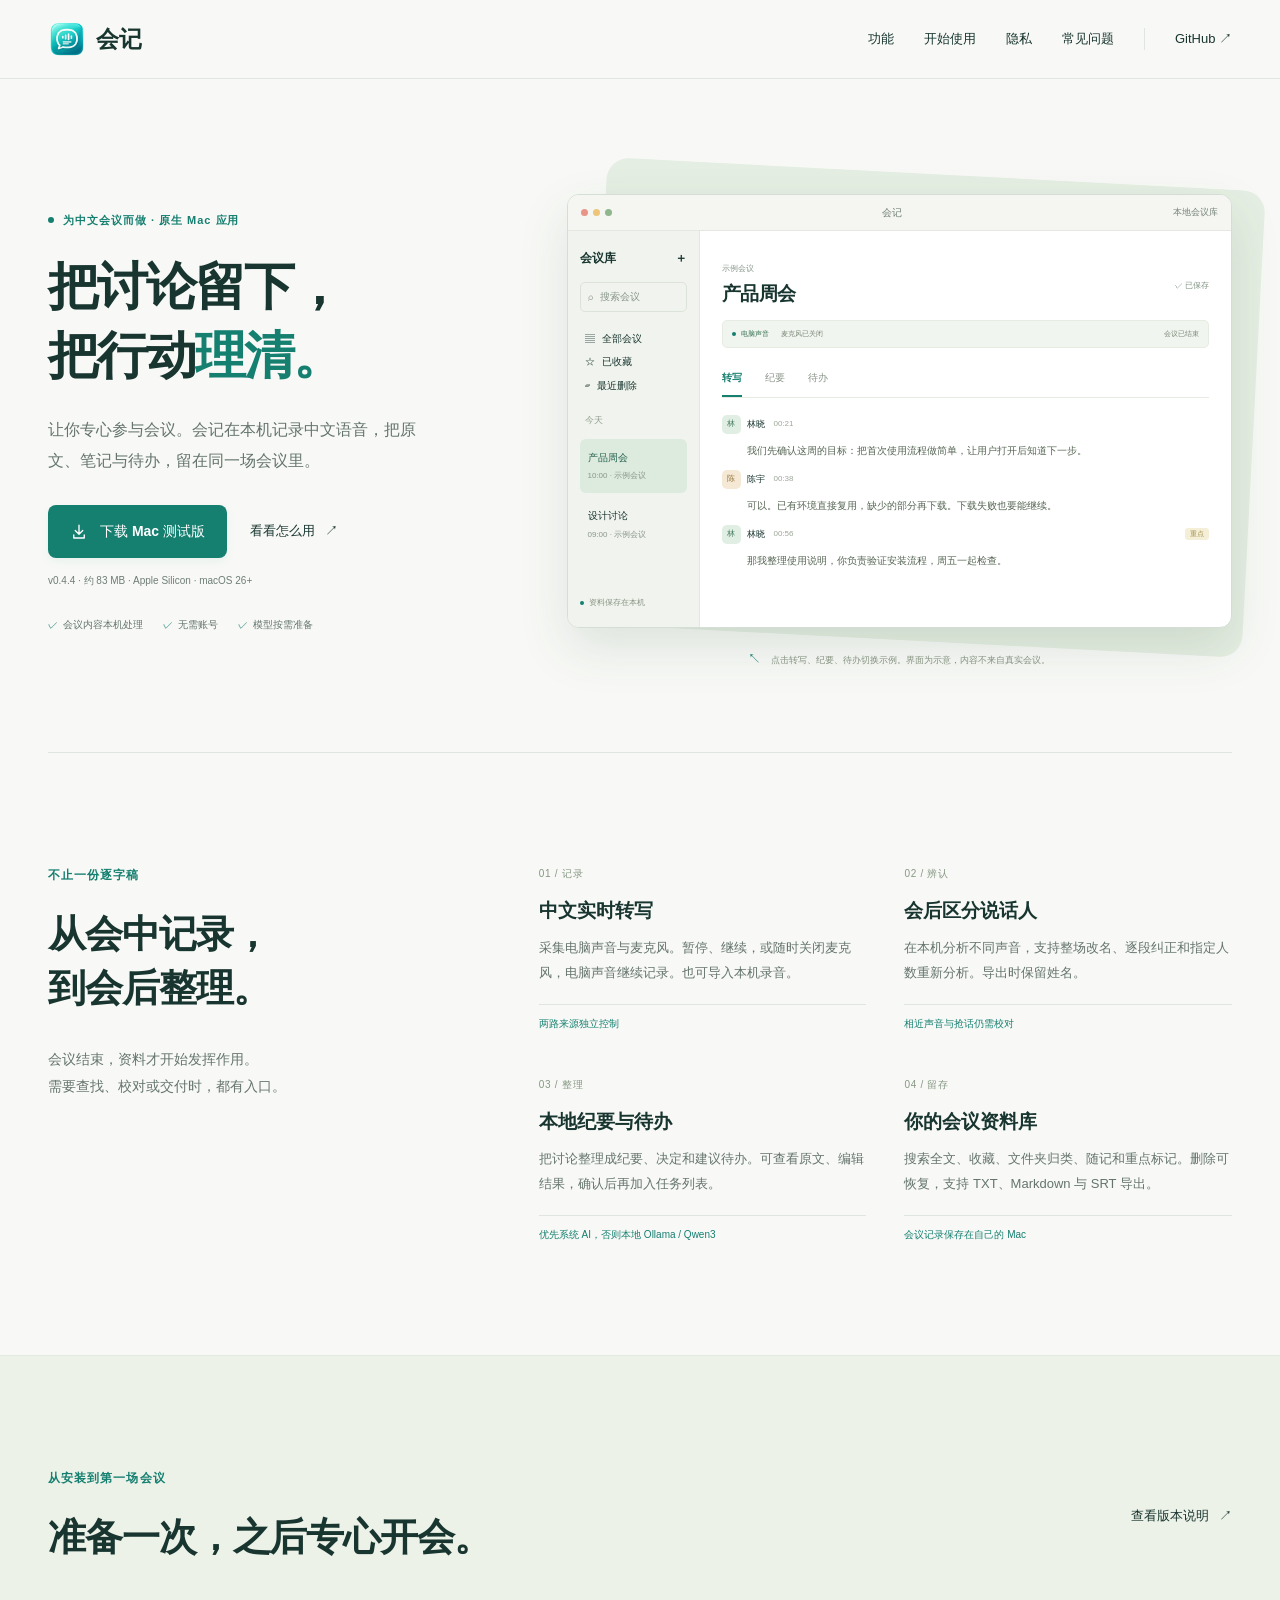
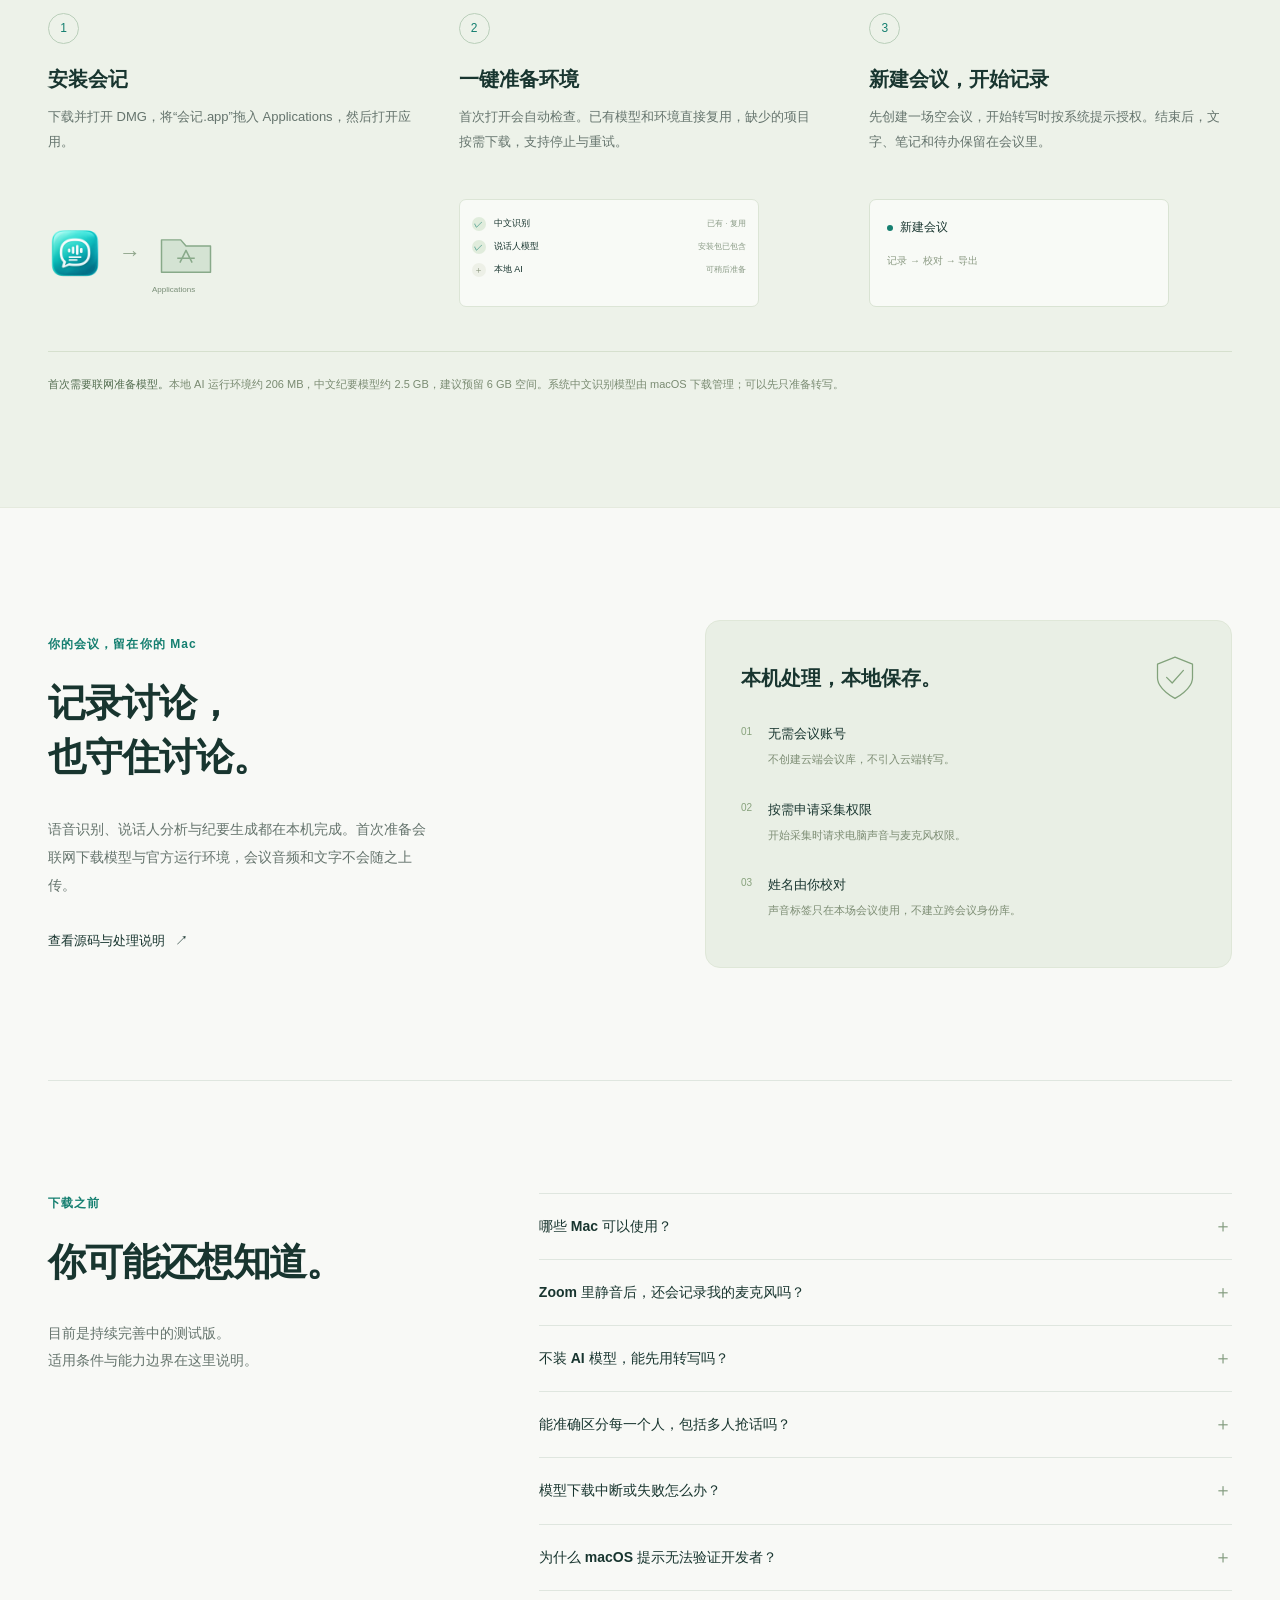
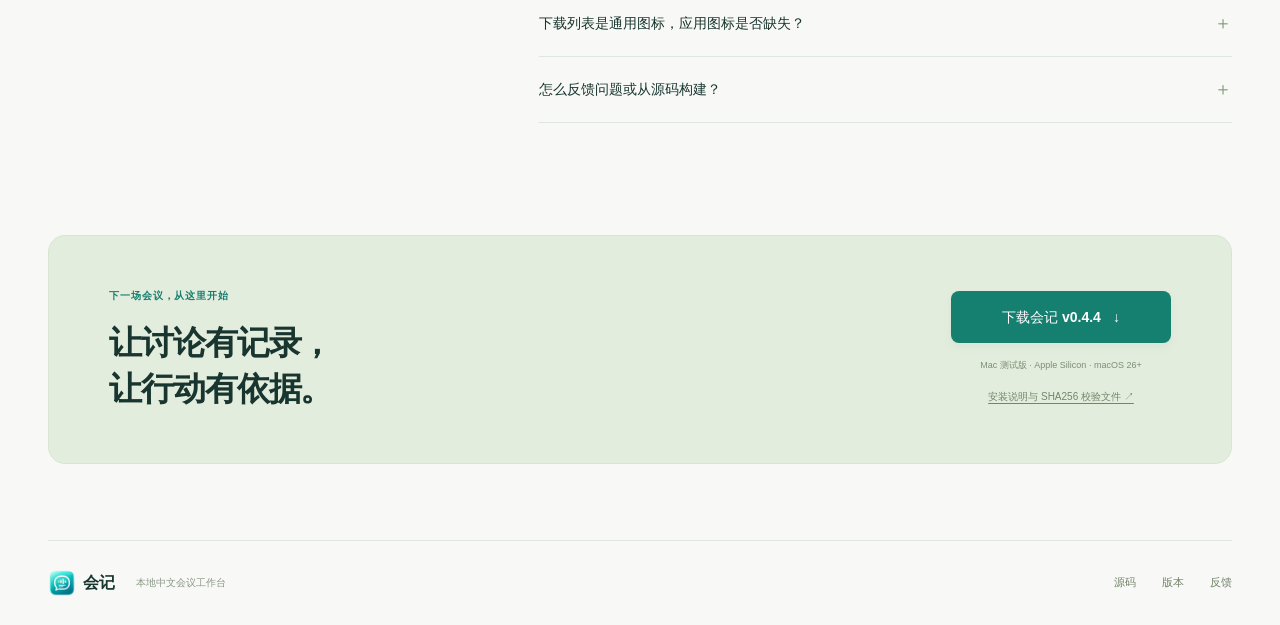
==== docs/index.html @ ed3f6c5a "Add Chinese product website for GitHub Pages" ====
<!doctype html>
<html lang="zh-CN">
<head>
  <meta charset="utf-8">
  <meta name="viewport" content="width=device-width, initial-scale=1">
  <meta name="theme-color" content="#f8f9f6">
  <meta name="description" content="会记是原生 Mac 中文会议工作台。实时转写、会后说话人分离、本地 AI 纪要与会议管理，会议音频和文字只在本机处理。">
  <meta property="og:title" content="会记 · 把讨论留下，把行动理清">
  <meta property="og:description" content="为中文会议而做的本地 Mac 工作台。记录、校对、整理与导出，在你的 Mac 上完成。">
  <meta property="og:type" content="website">
  <meta property="og:url" content="https://aronlele.github.io/huiji/">
  <meta property="og:image" content="https://aronlele.github.io/huiji/icon.png">
  <title>会记 · 本地中文会议工作台</title>
  <link rel="icon" type="image/png" href="icon.png">
  <link rel="stylesheet" href="style.css">
  <script src="site.js" defer></script>
</head>
<body>
  <a class="skip-link" href="#main">跳到正文</a>
  <header class="site-header">
    <div class="container header-inner">
      <a class="brand" href="#" aria-label="会记首页"><img src="icon.png" alt="" width="38" height="38"><span>会记</span></a>
      <button class="menu-toggle" aria-expanded="false" aria-controls="navigation">菜单 <span aria-hidden="true">☰</span></button>
      <nav id="navigation" aria-label="主导航">
        <a href="#features">功能</a><a href="#start">开始使用</a><a href="#privacy">隐私</a><a href="#faq">常见问题</a>
        <a class="nav-github" href="https://github.com/Aronlele/huiji">GitHub <span aria-hidden="true">↗</span></a>
      </nav>
    </div>
  </header>
  <main id="main">
    <section class="hero container" aria-labelledby="hero-title">
      <div class="hero-copy">
        <div class="eyebrow"><span class="status-dot"></span>为中文会议而做 · 原生 Mac 应用</div>
        <h1 id="hero-title">把讨论留下，<br>把行动<span>理清。</span></h1>
        <p class="hero-lead">让你专心参与会议。会记在本机记录中文语音，把原文、笔记与待办，留在同一场会议里。</p>
        <div class="hero-actions">
          <a class="button primary" href="https://github.com/Aronlele/huiji/releases/download/v0.4.4/Huiji-0.4.4-macOS-arm64.dmg"><svg viewBox="0 0 24 24" aria-hidden="true"><path d="M12 3v12m-5-5 5 5 5-5M5 16v4h14v-4"/></svg>下载 Mac 测试版</a>
          <a class="text-link" href="#preview">看看怎么用 <span aria-hidden="true">↗</span></a>
        </div>
        <p class="download-meta">v0.4.4 · 约 83 MB · Apple Silicon · macOS 26+</p>
        <ul class="hero-facts" aria-label="产品特点"><li>会议内容本机处理</li><li>无需账号</li><li>模型按需准备</li></ul>
      </div>
      <div class="preview-wrap" id="preview">
        <div class="app-window" aria-label="会记界面示意">
          <div class="window-chrome"><div class="traffic-lights" aria-hidden="true"><i></i><i></i><i></i></div><span>会记</span><span class="chrome-label">本地会议库</span></div>
          <div class="app-body">
            <aside class="app-sidebar" aria-label="示例会议列表">
              <div class="sidebar-title">会议库 <span aria-hidden="true">＋</span></div>
              <div class="sidebar-search">⌕&ensp; 搜索会议</div>
              <div class="sidebar-section"><span>▤&ensp; 全部会议</span><span>☆&ensp; 已收藏</span><span>▱&ensp; 最近删除</span></div>
              <div class="sidebar-caption">今天</div>
              <div class="sample-meeting selected"><b>产品周会</b><span>10:00 · 示例会议</span></div>
              <div class="sample-meeting"><b>设计讨论</b><span>09:00 · 示例会议</span></div>
              <div class="sidebar-bottom"><span class="status-dot"></span>资料保存在本机</div>
            </aside>
            <div class="app-workspace">
              <div class="meeting-heading"><div><span class="small-label">示例会议</span><h2>产品周会</h2></div><span class="saved-label">✓ 已保存</span></div>
              <div class="capture-bar"><span><i class="status-dot"></i>电脑声音</span><span class="mic-state">麦克风已关闭</span><span>会议已结束</span></div>
              <div class="demo-tabs" role="tablist" aria-label="切换示例内容">
                <button role="tab" id="tab-transcript" aria-selected="true" aria-controls="panel-transcript">转写</button>
                <button role="tab" id="tab-summary" aria-selected="false" aria-controls="panel-summary" tabindex="-1">纪要</button>
                <button role="tab" id="tab-tasks" aria-selected="false" aria-controls="panel-tasks" tabindex="-1">待办</button>
              </div>
              <div class="demo-content">
                <div role="tabpanel" id="panel-transcript" aria-labelledby="tab-transcript" tabindex="0">
                  <div class="utterance"><div class="speaker"><span class="avatar jade">林</span><b>林晓</b><time>00:21</time></div><p>我们先确认这周的目标：把首次使用流程做简单，让用户打开后知道下一步。</p></div>
                  <div class="utterance"><div class="speaker"><span class="avatar sand">陈</span><b>陈宇</b><time>00:38</time></div><p>可以。已有环境直接复用，缺少的部分再下载。下载失败也要能继续。</p></div>
                  <div class="utterance"><div class="speaker"><span class="avatar jade">林</span><b>林晓</b><time>00:56</time><span class="highlight-label">重点</span></div><p>那我整理使用说明，你负责验证安装流程，周五一起检查。</p></div>
                </div>
                <div role="tabpanel" id="panel-summary" aria-labelledby="tab-summary" tabindex="0" hidden>
                  <div class="summary-label">本地 AI 整理 · 示例内容</div><h3>让首次使用更顺畅</h3><p>本次讨论聚焦安装与模型准备。已有环境直接复用；缺少组件按需下载，失败后可重试。</p><h4>达成的决定</h4><ul><li>提供清楚的首次准备向导。</li><li>使用说明与安装验证同步完善。</li></ul><p class="demo-note">纪要可编辑，使用前请核对原文。</p>
                </div>
                <div role="tabpanel" id="panel-tasks" aria-labelledby="tab-tasks" tabindex="0" hidden>
                  <div class="summary-label">建议待办 · 确认后加入会议</div><div class="demo-task"><span class="task-box" aria-hidden="true"></span><div><b>整理首次使用说明</b><p>林晓 · 周五前</p><blockquote>“那我整理使用说明”</blockquote></div></div><div class="demo-task"><span class="task-box" aria-hidden="true"></span><div><b>验证安装与模型准备</b><p>陈宇 · 周五前</p><blockquote>“你负责验证安装流程”</blockquote></div></div><p class="demo-note">负责人、日期与事项均可手动校对。</p>
                </div>
              </div>
            </div>
          </div>
        </div>
        <p class="preview-caption"><span aria-hidden="true">↖</span> 点击转写、纪要、待办切换示例。<br class="mobile-break">界面为示意，内容不来自真实会议。</p>
      </div>
    </section>

    <section class="features section container" id="features" aria-labelledby="features-title">
      <div class="section-intro"><p class="eyebrow">不止一份逐字稿</p><h2 id="features-title">从会中记录，<br>到会后整理。</h2><p>会议结束，资料才开始发挥作用。<br>需要查找、校对或交付时，都有入口。</p></div>
      <div class="feature-grid">
        <article class="feature"><span class="feature-number">01 / 记录</span><h3>中文实时转写</h3><p>采集电脑声音与麦克风。暂停、继续，或随时关闭麦克风，电脑声音继续记录。也可导入本机录音。</p><div class="feature-detail">两路来源独立控制</div></article>
        <article class="feature"><span class="feature-number">02 / 辨认</span><h3>会后区分说话人</h3><p>在本机分析不同声音，支持整场改名、逐段纠正和指定人数重新分析。导出时保留姓名。</p><div class="feature-detail">相近声音与抢话仍需校对</div></article>
        <article class="feature"><span class="feature-number">03 / 整理</span><h3>本地纪要与待办</h3><p>把讨论整理成纪要、决定和建议待办。可查看原文、编辑结果，确认后再加入任务列表。</p><div class="feature-detail">优先系统 AI，否则本地 Ollama / Qwen3</div></article>
        <article class="feature"><span class="feature-number">04 / 留存</span><h3>你的会议资料库</h3><p>搜索全文、收藏、文件夹归类、随记和重点标记。删除可恢复，支持 TXT、Markdown 与 SRT 导出。</p><div class="feature-detail">会议记录保存在自己的 Mac</div></article>
      </div>
    </section>

    <section class="start-section section" id="start" aria-labelledby="start-title">
      <div class="container">
        <div class="section-heading"><div><p class="eyebrow">从安装到第一场会议</p><h2 id="start-title">准备一次，之后专心开会。</h2></div><a class="text-link" href="https://github.com/Aronlele/huiji/releases/tag/v0.4.4">查看版本说明 <span aria-hidden="true">↗</span></a></div>
        <ol class="steps">
          <li><span class="step-number">1</span><h3>安装会记</h3><p>下载并打开 DMG，将“会记.app”拖入 Applications，然后打开应用。</p><div class="install-visual" aria-label="将会记拖到应用程序"><img src="icon.png" width="54" height="54" alt="会记图标"><span aria-hidden="true">→</span><svg viewBox="0 0 64 52" aria-hidden="true"><path d="M4 11h22l6 7h28v30H4z"/><path d="m25 37 7-14 7 14m-17-5h20"/></svg><span>Applications</span></div></li>
          <li><span class="step-number">2</span><h3>一键准备环境</h3><p>首次打开会自动检查。已有模型和环境直接复用，缺少的项目按需下载，支持停止与重试。</p><div class="setup-visual"><span><i class="check-mark">✓</i> 中文识别 <small>已有 · 复用</small></span><span><i class="check-mark">✓</i> 说话人模型 <small>安装包已包含</small></span><span><i class="optional-mark">＋</i> 本地 AI <small>可稍后准备</small></span></div></li>
          <li><span class="step-number">3</span><h3>新建会议，开始记录</h3><p>先创建一场空会议，开始转写时按系统提示授权。结束后，文字、笔记和待办保留在会议里。</p><div class="meeting-visual"><span class="status-dot"></span><b>新建会议</b><span>记录 → 校对 → 导出</span></div></li>
        </ol>
        <div class="setup-footnote"><b>首次需要联网准备模型。</b>本地 AI 运行环境约 206 MB，中文纪要模型约 2.5 GB，建议预留 6 GB 空间。系统中文识别模型由 macOS 下载管理；可以先只准备转写。</div>
      </div>
    </section>

    <section class="privacy section container" id="privacy" aria-labelledby="privacy-title">
      <div class="privacy-copy"><p class="eyebrow">你的会议，留在你的 Mac</p><h2 id="privacy-title">记录讨论，<br>也守住讨论。</h2><p>语音识别、说话人分析与纪要生成都在本机完成。首次准备会联网下载模型与官方运行环境，会议音频和文字不会随之上传。</p><a class="text-link" href="https://github.com/Aronlele/huiji#本地-ai">查看源码与处理说明 <span aria-hidden="true">↗</span></a></div>
      <div class="privacy-panel"><svg class="privacy-symbol" viewBox="0 0 60 66" aria-hidden="true"><path d="M30 3 55 13v20c0 16-25 29-25 29S5 49 5 33V13z"/><path d="m18 32 8 8 16-18"/></svg><h3>本机处理，本地保存。</h3><ul><li><span>01</span><div><b>无需会议账号</b><p>不创建云端会议库，不引入云端转写。</p></div></li><li><span>02</span><div><b>按需申请采集权限</b><p>开始采集时请求电脑声音与麦克风权限。</p></div></li><li><span>03</span><div><b>姓名由你校对</b><p>声音标签只在本场会议使用，不建立跨会议身份库。</p></div></li></ul></div>
    </section>

    <section class="faq section container" id="faq" aria-labelledby="faq-title">
      <div class="section-intro"><p class="eyebrow">下载之前</p><h2 id="faq-title">你可能还想知道。</h2><p>目前是持续完善中的测试版。<br>适用条件与能力边界在这里说明。</p></div>
      <div class="faq-list">
        <details><summary>哪些 Mac 可以使用？</summary><p>需要 Apple Silicon Mac（M 系列芯片）与 macOS 26 或更新版本，系统中文识别模型需要可用。当前安装包不支持 Intel Mac。</p></details>
        <details><summary>Zoom 里静音后，还会记录我的麦克风吗？</summary><p>Zoom 静音和会记的麦克风开关相互独立。需要停止记录你的麦克风时，请在会记里关闭麦克风；电脑声音继续转写。使用外放时也建议关闭会记麦克风，减少重复内容。</p></details>
        <details><summary>不装 AI 模型，能先用转写吗？</summary><p>可以。在环境准备向导中取消“同时准备自动纪要与待办”，先准备中文识别。以后从“模型与环境”补齐即可。AI 不可用时，已有转写、笔记与会议记录仍可使用。</p></details>
        <details><summary>能准确区分每一个人，包括多人抢话吗？</summary><p>当前提供会后本地说话人分离，支持改名与手动纠正。相近声线、极短接话、噪声和多人重叠仍可能误分；尚不能把同时讲话的每个人都完整转写出来，也不会自动获取 Zoom 参会人的真实姓名。纪要和待办同样需要核对原文。</p></details>
        <details><summary>模型下载中断或失败怎么办？</summary><p>在“模型与环境”中重新检查并重试。已完成的组件保留，Ollama 模型支持续传；运行环境压缩包中断后会重新下载。已有环境复用与实际安装已验证，当前网络下从空缓存完整下载纪要模型的流程尚未验证完成。</p></details>
        <details><summary>为什么 macOS 提示无法验证开发者？</summary><p>目前测试版尚未完成 Apple Developer ID 签名与 Apple 公证。请确认安装包来自本项目 Release，并按发布说明核对校验值，再参考 <a href="https://support.apple.com/zh-cn/102445">Apple 官方打开说明</a>。无需关闭系统安全保护。</p></details>
        <details><summary>下载列表是通用图标，应用图标是否缺失？</summary><p>下载列表显示的 DMG 文件图标不代表应用图标。安装包内“会记.app”包含会记图标。打开 DMG 并拖入 Applications 安装即可。</p></details>
        <details><summary>怎么反馈问题或从源码构建？</summary><p>可在 <a href="https://github.com/Aronlele/huiji/issues">GitHub Issues</a> 反馈，并说明系统版本、应用版本与复现步骤。请勿在公开问题中贴会议原文、录音或个人信息。构建方法与第三方组件说明见 <a href="https://github.com/Aronlele/huiji#从源码构建">项目 README</a>。当前项目尚未指定源码许可证。</p></details>
      </div>
    </section>

    <section class="download-section container" aria-labelledby="download-title"><div><p class="eyebrow">下一场会议，从这里开始</p><h2 id="download-title">让讨论有记录，<br>让行动有依据。</h2></div><div class="download-cta"><a class="button primary" href="https://github.com/Aronlele/huiji/releases/download/v0.4.4/Huiji-0.4.4-macOS-arm64.dmg">下载会记 v0.4.4 <span aria-hidden="true">↓</span></a><p>Mac 测试版 · Apple Silicon · macOS 26+</p><a href="https://github.com/Aronlele/huiji/releases/tag/v0.4.4">安装说明与 SHA256 校验文件 ↗</a></div></section>
  </main>
  <footer class="container site-footer"><a class="brand" href="#"><img src="icon.png" alt="" width="28" height="28"><span>会记</span></a><p>本地中文会议工作台</p><div><a href="https://github.com/Aronlele/huiji">源码</a><a href="https://github.com/Aronlele/huiji/releases">版本</a><a href="https://github.com/Aronlele/huiji/issues">反馈</a></div></footer>
</body>
</html>
---- docs/style.css ----
:root{--paper:#f8f9f6;--ink:#18352f;--muted:#65746d;--teal:#157f70;--line:#dfe6df;--pale:#eaf1e8;--white:#fff;--sans:-apple-system,BlinkMacSystemFont,"Segoe UI","PingFang SC","Hiragino Sans GB","Microsoft YaHei",sans-serif}
*{box-sizing:border-box}html{scroll-behavior:smooth;scroll-padding-top:94px}body{margin:0;background:var(--paper);color:var(--ink);font:15px/1.75 var(--sans);-webkit-font-smoothing:antialiased}a{color:inherit;text-decoration:none}button{font:inherit;cursor:pointer}img{max-width:100%;height:auto;display:block}button,a,summary{-webkit-tap-highlight-color:transparent}:focus-visible{outline:3px solid #258778;outline-offset:5px}[hidden]{display:none!important}.container{width:min(1200px,calc(100% - 96px));margin-inline:auto}.section{padding-block:112px}.eyebrow{font-size:12px;font-weight:600;letter-spacing:.09em;color:var(--teal);margin:0 0 22px}h1,h2,h3,h4,p{margin-top:0}h2{font-size:38px;line-height:1.4;letter-spacing:-1.1px;font-weight:650}h3{font-size:21px;line-height:1.5;font-weight:620}p{color:var(--muted)}.skip-link{position:fixed;top:-80px;left:20px;z-index:10;background:var(--white);padding:12px}.skip-link:focus{top:8px}.site-header{position:sticky;top:0;z-index:5;background:rgba(248,249,246,.95);border-bottom:1px solid var(--line);backdrop-filter:blur(16px)}.header-inner{height:78px;display:flex;align-items:center;justify-content:space-between}.brand{display:flex;align-items:center;gap:10px;font-size:23px;font-weight:650;letter-spacing:-.5px}.brand img{flex-shrink:0}.site-header nav{display:flex;align-items:center;gap:30px;font-size:13px;font-weight:500}.site-header nav a:hover,.text-link:hover,.faq a:hover,.site-footer a:hover{color:var(--teal)}.nav-github{border-left:1px solid var(--line);padding-left:30px}.menu-toggle{display:none;background:none;border:0;color:var(--ink)}.hero{display:grid;grid-template-columns:.88fr 1.25fr;gap:50px;align-items:center;padding-block:95px 82px}.hero .eyebrow{display:flex;align-items:center;gap:9px;font-size:11px}.status-dot{display:inline-block;width:6px;height:6px;border-radius:50%;background:var(--teal);flex-shrink:0}h1{font-size:clamp(42px,4vw,56px);font-weight:680;line-height:1.35;letter-spacing:-2px;margin-bottom:24px}h1 span{color:var(--teal)}.hero-lead{font-size:16px;line-height:1.95;max-width:390px;margin-bottom:29px}.hero-actions{display:flex;gap:23px;align-items:center;flex-wrap:wrap}.button{display:inline-flex;align-items:center;justify-content:center;gap:12px;font-weight:550;font-size:14px;padding:14px 22px;border-radius:8px;min-height:50px;transition:background .18s,transform .18s}.primary{background:var(--teal);color:var(--white);box-shadow:0 4px 10px #157f7010}.primary:hover{background:#0c665b;transform:translateY(-1px)}.button svg{width:18px;height:18px;fill:none;stroke:currentColor;stroke-width:1.8;stroke-linecap:round;stroke-linejoin:round}.text-link{font-size:13px;font-weight:550;display:inline-flex;align-items:center;gap:10px}.download-meta{font-size:10px;margin:14px 0 27px;color:#6e7d75}.hero-facts{padding:0;margin:0;list-style:none;display:flex;gap:20px;font-size:10px;color:var(--muted)}.hero-facts li::before{content:'✓';margin-right:5px;color:var(--teal)}.preview-wrap{position:relative;min-width:0;padding:20px 0 0}.preview-wrap::before{content:'';position:absolute;z-index:-1;inset:0 -22px 29px 28px;border-radius:22px;background:#e5eee2;transform:rotate(3deg)}.app-window{border:1px solid #d4ded5;border-radius:12px;background:#fff;overflow:hidden;box-shadow:0 20px 50px #254d3420}.window-chrome{height:36px;border-bottom:1px solid #e4e8e1;background:#f5f6f2;display:flex;align-items:center;justify-content:space-between;padding:0 13px;font-size:10px;color:#738276}.traffic-lights{display:flex;gap:5px}.traffic-lights i{width:7px;height:7px;border-radius:50%;background:#e89587}.traffic-lights i:nth-child(2){background:#ecc57a}.traffic-lights i:nth-child(3){background:#90b68d}.chrome-label{font-size:9px}.app-body{display:grid;grid-template-columns:132px minmax(0,1fr);min-height:363px}.app-sidebar{background:#f1f4ee;border-right:1px solid #e2e7df;padding:17px 12px;display:flex;flex-direction:column;font-size:10px}.sidebar-title{display:flex;justify-content:space-between;font-size:12px;font-weight:650;margin-bottom:13px}.sidebar-search{border:1px solid #dce4d9;border-radius:5px;padding:5px 7px;color:#8a978c}.sidebar-section{display:flex;flex-direction:column;gap:6px;padding:18px 5px 13px}.sidebar-caption{color:#93a08f;font-size:9px;padding:6px 5px}.sample-meeting{padding:10px 8px;border-radius:6px;margin-top:4px}.sample-meeting b,.sample-meeting span{display:block}.sample-meeting b{font-size:10px;font-weight:560}.sample-meeting span{font-size:8px;color:#8a968b;margin-top:3px}.sample-meeting.selected{background:#ddeade;color:#23624e}.sidebar-bottom{display:flex;align-items:center;gap:5px;font-size:8px;color:#879382;margin-top:auto;padding-top:15px}.sidebar-bottom .status-dot{width:4px;height:4px}.app-workspace{padding:22px 22px 0;min-width:0}.meeting-heading{display:flex;align-items:center;justify-content:space-between}.small-label{font-size:8px;color:#8a978b}.meeting-heading h2{font-size:19px;letter-spacing:-.4px;margin:2px 0 12px}.saved-label{font-size:8px;color:#7d9180}.capture-bar{display:flex;align-items:center;gap:12px;background:#f1f5ef;border:1px solid #e6ece1;border-radius:5px;font-size:7px;padding:7px 9px;color:#7a8776}.capture-bar>span:first-child{color:#397254;display:flex;align-items:center;gap:5px}.capture-bar .status-dot{width:4px;height:4px}.capture-bar>span:last-child{margin-left:auto}.demo-tabs{display:flex;gap:23px;border-bottom:1px solid #e6ebe3;margin-top:14px}.demo-tabs button{padding:7px 0 8px;background:none;border:0;border-bottom:2px solid transparent;color:#8a9588;font-size:10px}.demo-tabs button[aria-selected=true]{color:var(--teal);border-bottom-color:var(--teal);font-weight:600}.demo-content{min-height:229px;padding-top:17px;font-size:10px;line-height:1.8}.speaker{display:flex;align-items:center;gap:6px;font-size:9px}.avatar{width:19px;height:19px;border-radius:5px;display:grid;place-items:center;font-size:8px}.jade{background:#e0eee3;color:#4a7d62}.sand{background:#f5e8d5;color:#957742}.speaker b{font-weight:560}.speaker time{color:#9da798;font-size:8px;margin-left:3px}.utterance p{margin:7px 0 15px 25px;font-size:10px;color:#556553;line-height:1.85}.highlight-label{margin-left:auto;background:#f6efd8;border-radius:3px;color:#a0914e;padding:0 5px;font-size:7px}.summary-label{font-size:8px;color:var(--teal);margin-bottom:11px}.demo-content h3{font-size:13px;margin-bottom:6px}.demo-content h4{font-size:10px;margin-bottom:5px}.demo-content p{margin-bottom:10px;font-size:10px;line-height:1.9}.demo-content ul{padding-left:16px;color:var(--muted);margin-top:5px}.demo-note{font-size:8px!important;color:#99a394;margin-top:16px}.demo-task{display:flex;gap:9px;margin-bottom:17px}.task-box{width:12px;height:12px;margin-top:4px;border:1px solid #cdd9cb;border-radius:3px;flex-shrink:0}.demo-task b{font-size:11px;font-weight:560}.demo-task p{margin:2px 0;font-size:9px}.demo-task blockquote{color:#899486;font-size:8px;margin:5px 0;border-left:2px solid #dde7d7;padding-left:6px}.preview-caption{margin:20px 0 0;font-size:9px;text-align:center;color:#84917f}.preview-caption>span{color:var(--teal);font-size:13px;padding-right:7px}.mobile-break{display:none}.features{border-top:1px solid var(--line);display:grid;grid-template-columns:.85fr 1.4fr;gap:70px}.section-intro>p:last-child{font-size:14px;line-height:1.9;margin-top:24px}.feature-grid{display:grid;grid-template-columns:1fr 1fr;gap:44px 38px}.feature-number{font-size:10px;letter-spacing:.07em;color:#869783;display:block;margin-bottom:14px}.feature h3{font-size:19px;margin-bottom:11px}.feature p{font-size:13px;line-height:1.9;margin-bottom:18px}.feature-detail{font-size:10px;color:var(--teal);border-top:1px solid var(--line);padding-top:10px}.start-section{background:#edf2e9;border-block:1px solid #e5eade}.section-heading{display:flex;align-items:center;justify-content:space-between;gap:30px;margin-bottom:49px}.section-heading h2{margin-bottom:0}.steps{display:grid;grid-template-columns:repeat(3,1fr);gap:48px;list-style:none;padding:0;margin:0}.step-number{display:grid;place-items:center;width:31px;height:31px;border:1px solid #bacfba;border-radius:50%;font-size:12px;color:var(--teal);margin-bottom:20px}.steps h3{font-size:20px;margin-bottom:11px}.steps p{font-size:13px;line-height:1.9;min-height:76px;margin-bottom:18px}.install-visual{display:flex;align-items:center;gap:17px;min-height:108px;position:relative;max-width:250px}.install-visual>span:first-of-type{color:#90a68c;font-size:22px}.install-visual svg{width:56px;height:50px;fill:#d4e3d3;stroke:#88a989;stroke-width:1.7;stroke-linejoin:round}.install-visual>span:last-child{position:absolute;font-size:8px;top:84px;left:104px;color:#7b8f79}.setup-visual{font-size:9px;background:#f8faf6;border:1px solid #dce5d6;border-radius:7px;padding:9px 12px;max-width:300px;min-height:108px}.setup-visual>span{display:flex;align-items:center;gap:8px;margin:7px 0}.setup-visual small{margin-left:auto;color:#899a85;font-size:8px}.check-mark,.optional-mark{display:inline-grid;place-items:center;width:14px;height:14px;border-radius:50%;background:#e0ecdc;color:var(--teal);font-size:9px;font-style:normal}.optional-mark{background:#edf0e7;color:#8a967e}.meeting-visual{padding:17px;border:1px solid #d9e3d3;border-radius:7px;max-width:300px;min-height:108px;font-size:12px;background:#f8faf6}.meeting-visual b{margin-left:7px;font-weight:550}.meeting-visual>span:last-child{display:block;margin-top:14px;color:#8b9a83;font-size:10px}.setup-footnote{font-size:11px;line-height:1.9;margin-top:44px;padding-top:22px;border-top:1px solid #d6e0ce;color:#7a8b72}.setup-footnote b{font-weight:560;color:#516b4e}.privacy{display:grid;grid-template-columns:1fr 1fr;gap:130px;align-items:center}.privacy-copy>p:not(.eyebrow){font-size:14px;line-height:2;margin-bottom:28px;max-width:380px}.privacy-panel{position:relative;background:#e9efe5;border:1px solid #dfe7d8;border-radius:15px;padding:42px 35px}.privacy-symbol{position:absolute;right:35px;top:34px;width:42px;fill:none;stroke:#82a27b;stroke-width:1.8;stroke-linecap:round;stroke-linejoin:round}.privacy-panel h3{font-size:20px;margin-bottom:27px}.privacy-panel ul{list-style:none;padding:0;margin:0}.privacy-panel li{display:flex;gap:16px;margin-bottom:22px}.privacy-panel li:last-child{margin-bottom:0}.privacy-panel li>span{color:#88a27d;font-size:10px;padding-top:3px}.privacy-panel b{font-size:13px;font-weight:550}.privacy-panel p{font-size:11px;color:#7d8d74;margin:4px 0}.faq{border-top:1px solid var(--line);display:grid;grid-template-columns:.85fr 1.4fr;gap:70px}.faq details{border-bottom:1px solid var(--line)}.faq details:first-child{border-top:1px solid var(--line)}.faq summary{cursor:pointer;list-style:none;display:flex;justify-content:space-between;gap:20px;font-size:14px;font-weight:550;padding:20px 0}.faq summary::-webkit-details-marker{display:none}.faq summary::after{content:'＋';color:#829b7e;font-size:18px;font-weight:400;line-height:1.4}.faq details[open] summary::after{content:'−'}.faq details p{font-size:12px;line-height:2;margin:0 24px 21px 0}.faq a{color:var(--teal);text-decoration:underline;text-underline-offset:3px}.download-section{background:#e3eddd;border:1px solid #d9e5d2;border-radius:17px;padding:51px 60px;display:flex;justify-content:space-between;align-items:center;gap:30px;margin-bottom:76px}.download-section h2{font-size:33px;margin-bottom:0}.download-section .eyebrow{font-size:10px;margin-bottom:15px}.download-cta{text-align:center}.download-cta .button{min-width:220px}.download-cta p{font-size:9px;color:#7b8d74;margin:15px 0 8px}.download-cta>a:last-child{font-size:10px;color:#71866a;text-decoration:underline;text-underline-offset:3px}.site-footer{border-top:1px solid var(--line);padding-block:28px;display:flex;align-items:center;gap:22px}.site-footer .brand{font-size:16px;gap:7px}.site-footer p{font-size:10px;margin:0;color:#8b9786}.site-footer>div{display:flex;gap:26px;margin-left:auto;font-size:11px;color:#72826b}
@media(min-width:1500px){.hero{padding-block:115px 110px}.hero-lead{font-size:17px}.app-body{min-height:385px}}
@media(max-width:1100px){.container{width:calc(100% - 64px)}.hero{gap:30px;grid-template-columns:.9fr 1.2fr;padding-block:70px}h1{font-size:43px}.hero-lead{font-size:14px}.hero-actions{gap:15px}.button{padding-inline:17px;font-size:12px}.text-link{font-size:11px}.hero-facts{gap:12px;font-size:9px}.app-body{grid-template-columns:108px minmax(0,1fr)}.app-workspace{padding:18px 15px 0}.mic-state{display:none}.utterance p{font-size:9px}.sidebar-section{font-size:9px}.features,.faq{gap:45px;grid-template-columns:.8fr 1.5fr}.privacy{gap:60px}.steps{gap:30px}.section{padding-block:86px}h2{font-size:32px}.preview-wrap::before{right:-12px}.download-section{padding:40px}}
@media(max-width:850px){.hero{grid-template-columns:1fr;padding-block:58px 62px;gap:38px}.hero-copy{max-width:620px}.hero-lead{max-width:500px;font-size:16px}.hero h1{font-size:52px}.hero-actions .button{font-size:14px;padding-inline:22px}.hero-actions .text-link{font-size:13px}.hero-facts{font-size:10px;gap:20px}.preview-wrap{max-width:670px;width:100%;padding-top:15px}.app-body{grid-template-columns:145px minmax(0,1fr);min-height:372px}.app-workspace{padding:23px 25px 0}.utterance p{font-size:11px}.demo-content{font-size:11px}.sidebar-section{font-size:11px}.app-sidebar{padding:20px 15px}.mic-state{display:inline}.capture-bar{font-size:8px}.sample-meeting b{font-size:11px}.sample-meeting span{font-size:9px}.features,.faq{grid-template-columns:1fr;gap:36px}.section-intro h2 br{display:none}.section-intro>p:last-child br{display:none}.feature-grid{gap:35px}.privacy{gap:40px}.privacy-panel{padding:30px 24px}.privacy-symbol{right:24px;top:25px;width:30px}.privacy-panel h3{font-size:17px}.privacy-panel p{font-size:10px}.steps{gap:24px}.steps h3{font-size:17px}.steps p{font-size:12px;min-height:95px}.install-visual{gap:12px}.install-visual>span:last-child{left:89px}.section-heading{align-items:flex-start}.section-heading>.text-link{margin-top:35px;flex-shrink:0}.download-section{padding:35px}.download-section h2{font-size:28px}.download-cta .button{min-width:200px}.site-header nav{gap:21px}.nav-github{padding-left:20px}}
@media(max-width:600px){html{scroll-padding-top:82px}.container{width:calc(100% - 40px)}.header-inner{height:68px}.brand{font-size:21px}.brand img{width:32px;height:32px}.menu-toggle{display:flex;align-items:center;gap:10px;font-size:12px;padding:10px 0}.menu-toggle span{font-size:16px}.site-header nav{display:none;position:absolute;top:68px;left:0;right:0;background:var(--paper);border-bottom:1px solid var(--line);padding:15px 20px;align-items:stretch;gap:0;flex-direction:column}.menu-toggle[aria-expanded=true]+nav{display:flex}.site-header nav a{padding:12px 8px;font-size:14px}.nav-github{border-left:0;border-top:1px solid var(--line);margin-top:5px}.hero{padding-block:42px 52px;gap:24px}.hero .eyebrow{font-size:10px;margin-bottom:20px}.hero h1{font-size:42px;letter-spacing:-1.3px;margin-bottom:21px}.hero-lead{font-size:14px;line-height:1.95;margin-bottom:25px}.hero-actions{gap:21px}.hero-actions .button{font-size:12px;padding:12px 17px;min-height:46px}.hero-actions .text-link{font-size:11px}.download-meta{font-size:9px;margin-bottom:22px}.hero-facts{gap:13px;font-size:9px}.preview-wrap{padding-top:15px}.preview-wrap::before{inset:0 -5px 37px 14px;transform:rotate(2deg);border-radius:13px}.app-window{border-radius:9px}.window-chrome{height:31px}.app-body{grid-template-columns:87px minmax(0,1fr);min-height:338px}.app-sidebar{padding:15px 8px}.sidebar-title{font-size:10px}.sidebar-search{font-size:8px;padding:4px}.sidebar-section{font-size:8px;gap:6px;padding:14px 3px}.sidebar-caption{font-size:8px}.sample-meeting{padding:8px 5px}.sample-meeting b{font-size:9px}.sample-meeting span{font-size:7px}.sidebar-bottom{font-size:6px;gap:3px}.app-workspace{padding:14px 11px 0}.meeting-heading h2{font-size:17px;margin-bottom:10px}.capture-bar{font-size:6px;padding:6px;gap:7px}.mic-state{display:none}.demo-tabs{gap:18px;margin-top:9px}.demo-tabs button{font-size:9px}.demo-content{padding-top:13px;min-height:226px}.utterance p{font-size:9px;margin:6px 0 13px 0;line-height:1.85}.speaker{font-size:8px;gap:5px}.speaker time{font-size:7px}.avatar{width:16px;height:16px;font-size:7px}.highlight-label{font-size:6px}.summary-label{font-size:7px}.demo-content p{font-size:9px}.demo-content h3{font-size:11px}.demo-content h4{font-size:9px}.demo-content ul{font-size:9px}.demo-note{font-size:7px!important}.demo-task b{font-size:9px}.demo-task blockquote{font-size:7px}.preview-caption{font-size:8px;line-height:1.8}.mobile-break{display:block}.section{padding-block:60px}.eyebrow{font-size:10px;margin-bottom:16px}h2{font-size:29px;letter-spacing:-.7px}.section-intro>p:last-child{font-size:12px;margin-top:16px}.features,.faq{gap:28px}.feature-grid{grid-template-columns:1fr;gap:28px}.feature{display:grid;grid-template-columns:72px 1fr;column-gap:16px}.feature-number{grid-row:1/4;font-size:9px;padding-top:4px}.feature h3{font-size:18px;margin-bottom:8px}.feature p{font-size:12px;margin-bottom:13px}.feature-detail{font-size:9px}.section-heading{display:block;margin-bottom:32px}.section-heading>.text-link{margin-top:16px;font-size:11px}.steps{grid-template-columns:1fr;gap:36px}.steps li{display:grid;grid-template-columns:34px 1fr;column-gap:15px}.step-number{grid-row:1/4;margin:3px 0}.steps h3{font-size:18px;margin-bottom:8px}.steps p{font-size:12px;min-height:0;margin-bottom:12px}.install-visual,.setup-visual,.meeting-visual{min-height:96px}.install-visual>span:last-child{top:76px}.setup-footnote{font-size:10px;margin-top:30px}.privacy{grid-template-columns:1fr;gap:26px}.privacy-copy>p:not(.eyebrow){font-size:13px;margin-bottom:20px}.privacy-panel{padding:29px 25px}.privacy-panel h3{font-size:20px}.privacy-panel p{font-size:11px}.privacy-symbol{width:32px;top:27px}.faq summary{font-size:12px;padding:18px 0;gap:13px}.faq details p{font-size:11px;margin-right:9px}.download-section{margin-bottom:44px;padding:30px 25px;display:block;border-radius:12px}.download-section h2{font-size:29px}.download-cta{text-align:left;margin-top:25px}.download-cta .button{min-width:210px}.download-cta p{font-size:8px}.download-cta>a:last-child{font-size:9px}.site-footer{flex-wrap:wrap;gap:9px 14px;padding-block:23px}.site-footer .brand{font-size:15px}.site-footer .brand img{width:25px;height:25px}.site-footer p{font-size:9px}.site-footer>div{width:100%;margin-left:39px;margin-top:7px;gap:23px;font-size:10px}}
@media(prefers-reduced-motion:reduce){html{scroll-behavior:auto}.button{transition:none}.primary:hover{transform:none}}
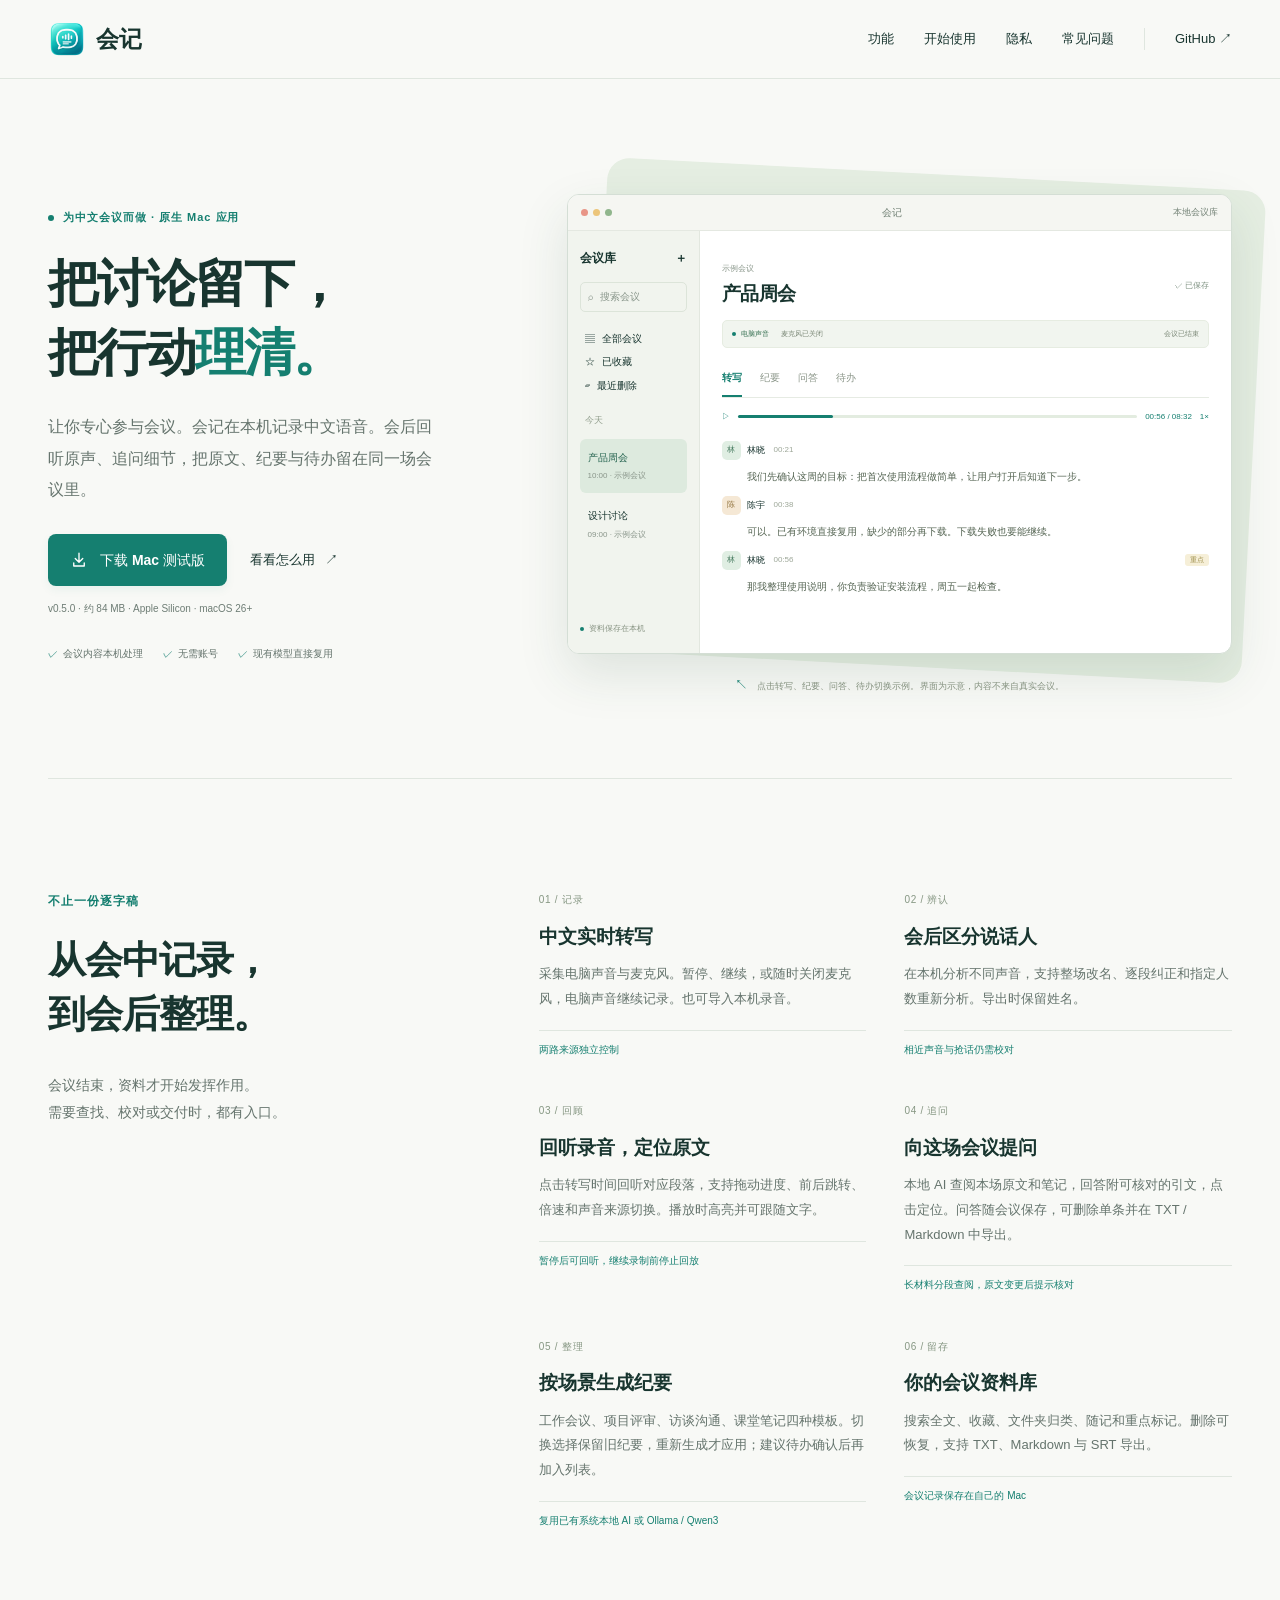
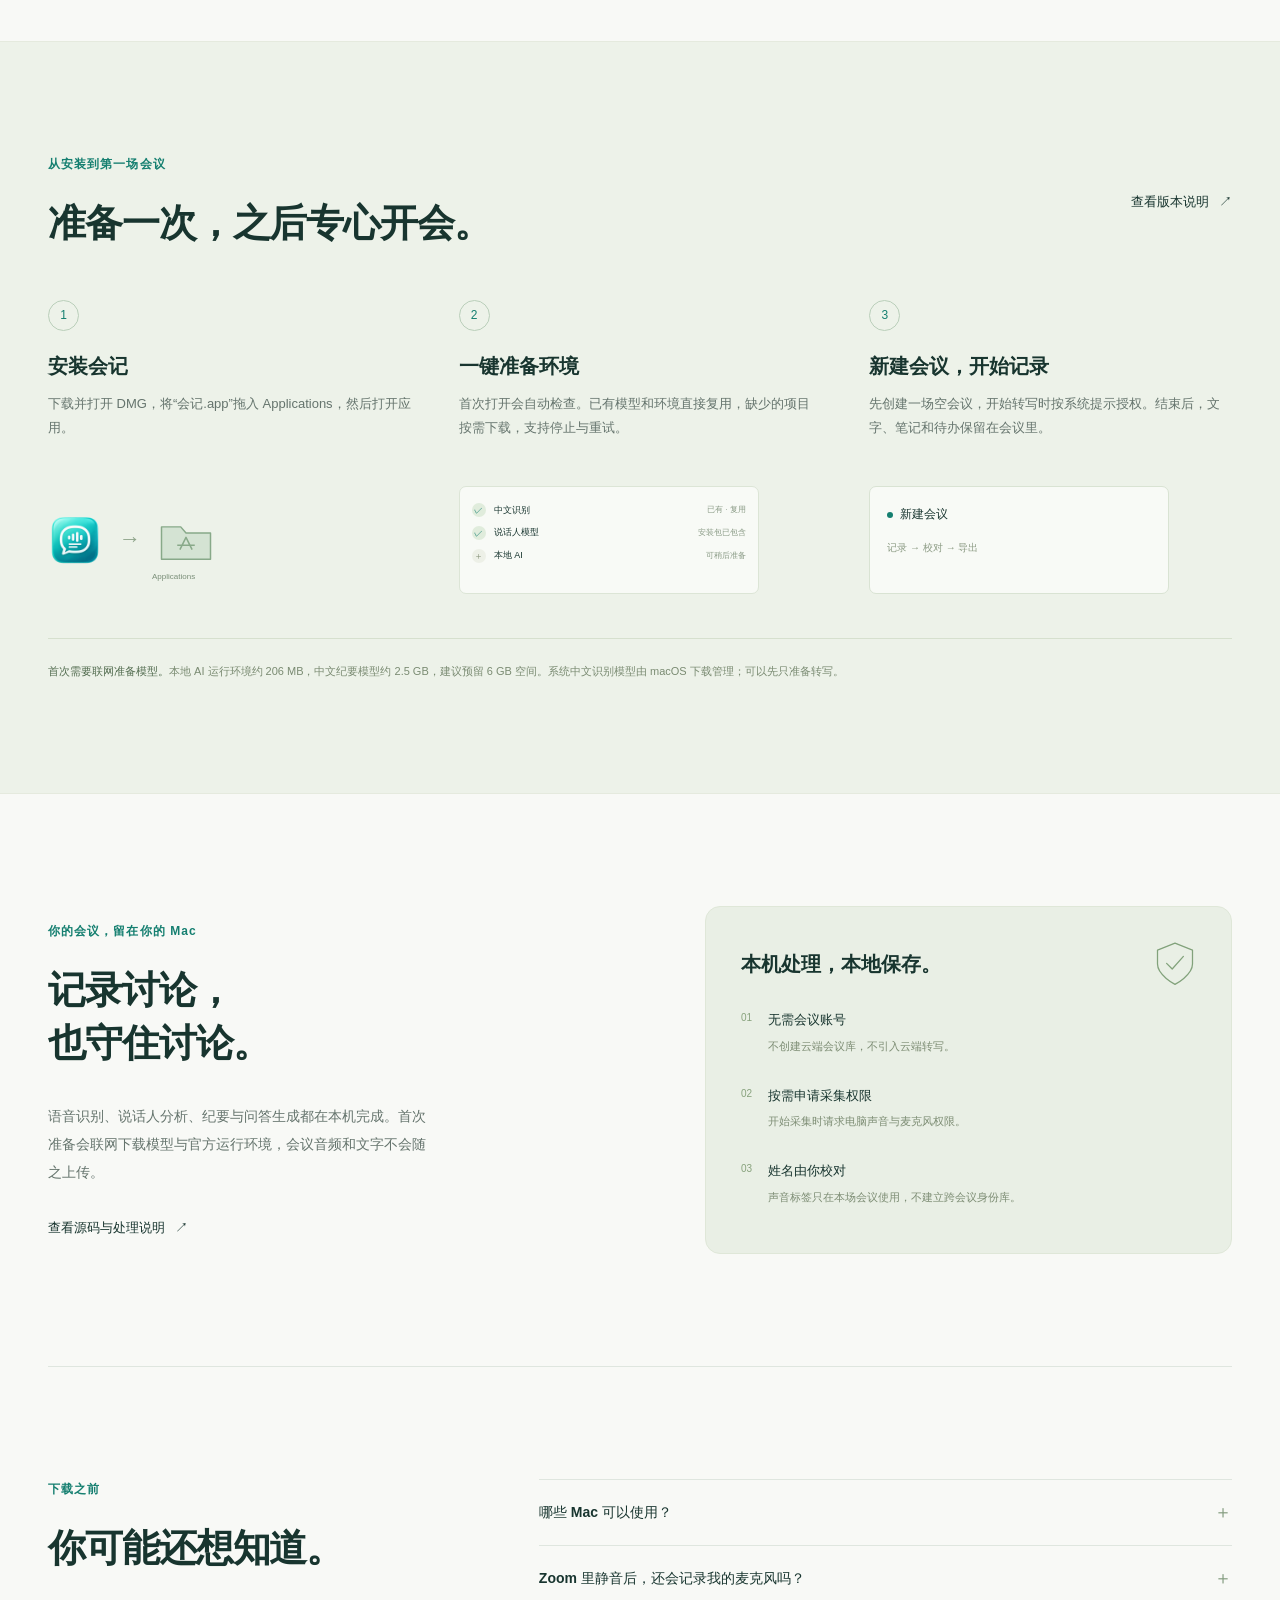
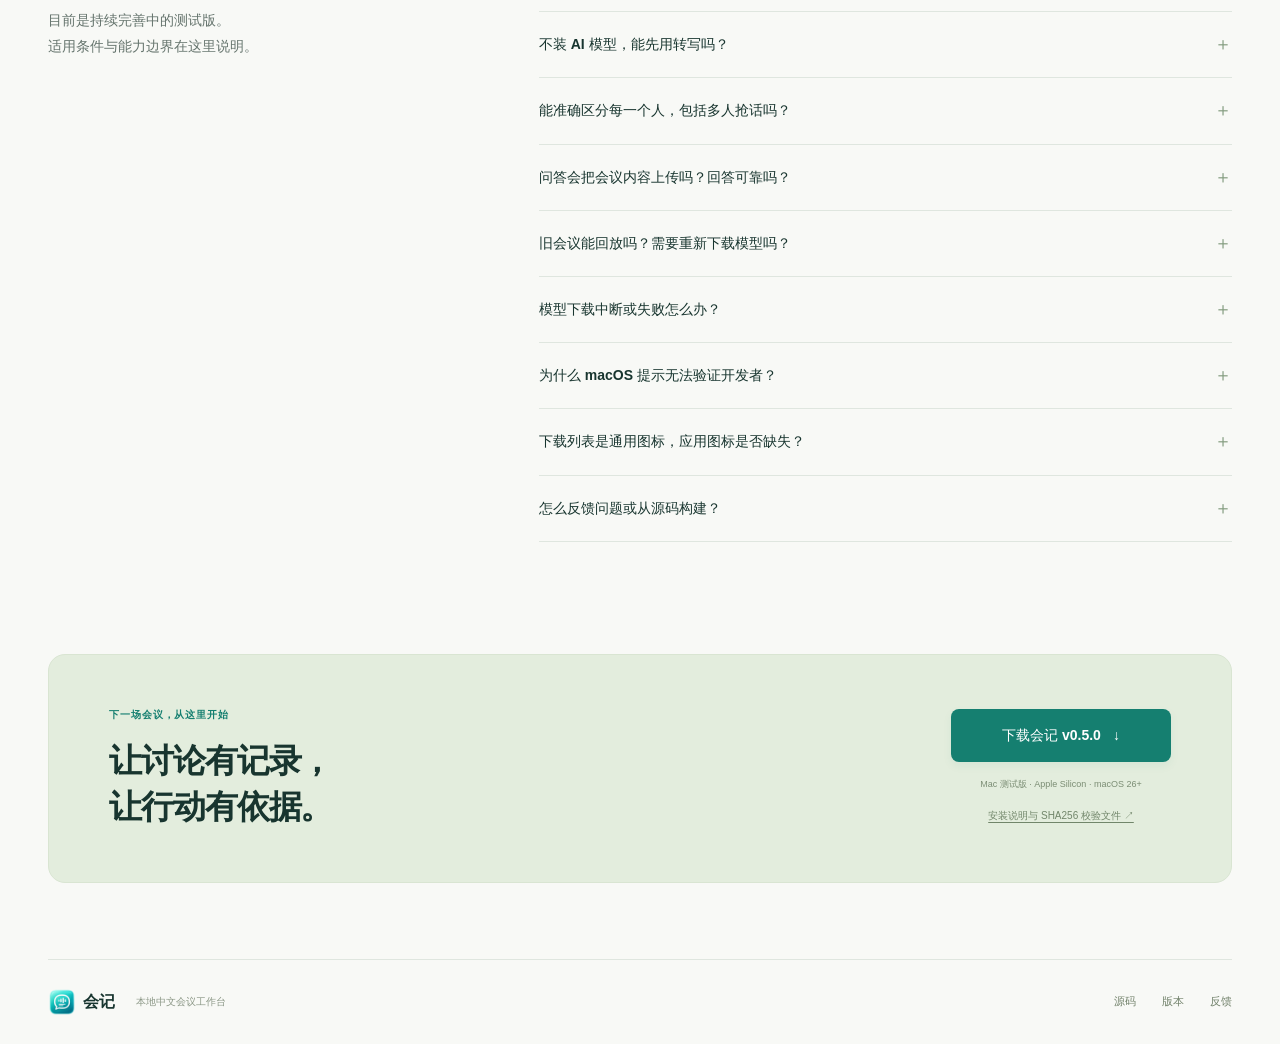
==== commit 10c724cf: "Update website for Huiji 0.5.0 features and download" ====
--- a/docs/index.html
+++ b/docs/index.html
@@ -4,7 +4,7 @@
   <meta charset="utf-8">
   <meta name="viewport" content="width=device-width, initial-scale=1">
   <meta name="theme-color" content="#f8f9f6">
-  <meta name="description" content="会记是原生 Mac 中文会议工作台。实时转写、会后说话人分离、本地 AI 纪要与会议管理，会议音频和文字只在本机处理。">
+  <meta name="description" content="会记是原生 Mac 中文会议工作台。实时转写、录音回放、原文问答、场景纪要与会议管理，会议音频和文字只在本机处理。">
   <meta property="og:title" content="会记 · 把讨论留下，把行动理清">
   <meta property="og:description" content="为中文会议而做的本地 Mac 工作台。记录、校对、整理与导出，在你的 Mac 上完成。">
   <meta property="og:type" content="website">
@@ -32,13 +32,13 @@
       <div class="hero-copy">
         <div class="eyebrow"><span class="status-dot"></span>为中文会议而做 · 原生 Mac 应用</div>
         <h1 id="hero-title">把讨论留下，<br>把行动<span>理清。</span></h1>
-        <p class="hero-lead">让你专心参与会议。会记在本机记录中文语音，把原文、笔记与待办，留在同一场会议里。</p>
+        <p class="hero-lead">让你专心参与会议。会记在本机记录中文语音。会后回听原声、追问细节，把原文、纪要与待办留在同一场会议里。</p>
         <div class="hero-actions">
-          <a class="button primary" href="https://github.com/Aronlele/huiji/releases/download/v0.4.4/Huiji-0.4.4-macOS-arm64.dmg"><svg viewBox="0 0 24 24" aria-hidden="true"><path d="M12 3v12m-5-5 5 5 5-5M5 16v4h14v-4"/></svg>下载 Mac 测试版</a>
+          <a class="button primary" href="https://github.com/Aronlele/huiji/releases/download/v0.5.0/Huiji-0.5.0-macOS-arm64.dmg"><svg viewBox="0 0 24 24" aria-hidden="true"><path d="M12 3v12m-5-5 5 5 5-5M5 16v4h14v-4"/></svg>下载 Mac 测试版</a>
           <a class="text-link" href="#preview">看看怎么用 <span aria-hidden="true">↗</span></a>
         </div>
-        <p class="download-meta">v0.4.4 · 约 83 MB · Apple Silicon · macOS 26+</p>
-        <ul class="hero-facts" aria-label="产品特点"><li>会议内容本机处理</li><li>无需账号</li><li>模型按需准备</li></ul>
+        <p class="download-meta">v0.5.0 · 约 84 MB · Apple Silicon · macOS 26+</p>
+        <ul class="hero-facts" aria-label="产品特点"><li>会议内容本机处理</li><li>无需账号</li><li>现有模型直接复用</li></ul>
       </div>
       <div class="preview-wrap" id="preview">
         <div class="app-window" aria-label="会记界面示意">
@@ -59,8 +59,10 @@
               <div class="demo-tabs" role="tablist" aria-label="切换示例内容">
                 <button role="tab" id="tab-transcript" aria-selected="true" aria-controls="panel-transcript">转写</button>
                 <button role="tab" id="tab-summary" aria-selected="false" aria-controls="panel-summary" tabindex="-1">纪要</button>
+                <button role="tab" id="tab-questions" aria-selected="false" aria-controls="panel-questions" tabindex="-1">问答</button>
                 <button role="tab" id="tab-tasks" aria-selected="false" aria-controls="panel-tasks" tabindex="-1">待办</button>
               </div>
+              <div class="demo-playback" aria-label="录音回放示意"><span aria-hidden="true">▷</span><div class="playback-progress"><span></span></div><span>00:56 / 08:32</span><span>1×</span></div>
               <div class="demo-content">
                 <div role="tabpanel" id="panel-transcript" aria-labelledby="tab-transcript" tabindex="0">
                   <div class="utterance"><div class="speaker"><span class="avatar jade">林</span><b>林晓</b><time>00:21</time></div><p>我们先确认这周的目标：把首次使用流程做简单，让用户打开后知道下一步。</p></div>
@@ -68,7 +70,10 @@
                   <div class="utterance"><div class="speaker"><span class="avatar jade">林</span><b>林晓</b><time>00:56</time><span class="highlight-label">重点</span></div><p>那我整理使用说明，你负责验证安装流程，周五一起检查。</p></div>
                 </div>
                 <div role="tabpanel" id="panel-summary" aria-labelledby="tab-summary" tabindex="0" hidden>
-                  <div class="summary-label">本地 AI 整理 · 示例内容</div><h3>让首次使用更顺畅</h3><p>本次讨论聚焦安装与模型准备。已有环境直接复用；缺少组件按需下载，失败后可重试。</p><h4>达成的决定</h4><ul><li>提供清楚的首次准备向导。</li><li>使用说明与安装验证同步完善。</li></ul><p class="demo-note">纪要可编辑，使用前请核对原文。</p>
+                  <div class="summary-label">本地 AI · 工作会议模板 · 示例内容</div><h3>让首次使用更顺畅</h3><p>本次讨论聚焦安装与模型准备。已有环境直接复用；缺少组件按需下载，失败后可重试。</p><h4>达成的决定</h4><ul><li>提供清楚的首次准备向导。</li><li>使用说明与安装验证同步完善。</li></ul><p class="demo-note">纪要可编辑，使用前请核对原文。</p>
+                </div>
+                <div role="tabpanel" id="panel-questions" aria-labelledby="tab-questions" tabindex="0" hidden>
+                  <div class="summary-label">本地问答 · 依据本场原文</div><h3>谁负责验证安装，什么时候检查？</h3><p>陈宇负责验证安装流程，周五一起检查。</p><blockquote class="answer-citation"><b>00:56 · 林晓</b><span>那我整理使用说明，你负责验证安装流程，周五一起检查。</span></blockquote><p class="demo-note">应用内点击引用可定位原文；无可核验依据时明确提示。</p>
                 </div>
                 <div role="tabpanel" id="panel-tasks" aria-labelledby="tab-tasks" tabindex="0" hidden>
                   <div class="summary-label">建议待办 · 确认后加入会议</div><div class="demo-task"><span class="task-box" aria-hidden="true"></span><div><b>整理首次使用说明</b><p>林晓 · 周五前</p><blockquote>“那我整理使用说明”</blockquote></div></div><div class="demo-task"><span class="task-box" aria-hidden="true"></span><div><b>验证安装与模型准备</b><p>陈宇 · 周五前</p><blockquote>“你负责验证安装流程”</blockquote></div></div><p class="demo-note">负责人、日期与事项均可手动校对。</p>
@@ -77,7 +82,7 @@
             </div>
           </div>
         </div>
-        <p class="preview-caption"><span aria-hidden="true">↖</span> 点击转写、纪要、待办切换示例。<br class="mobile-break">界面为示意，内容不来自真实会议。</p>
+        <p class="preview-caption"><span aria-hidden="true">↖</span> 点击转写、纪要、问答、待办切换示例。<br class="mobile-break">界面为示意，内容不来自真实会议。</p>
       </div>
     </section>
 
@@ -86,14 +91,16 @@
       <div class="feature-grid">
         <article class="feature"><span class="feature-number">01 / 记录</span><h3>中文实时转写</h3><p>采集电脑声音与麦克风。暂停、继续，或随时关闭麦克风，电脑声音继续记录。也可导入本机录音。</p><div class="feature-detail">两路来源独立控制</div></article>
         <article class="feature"><span class="feature-number">02 / 辨认</span><h3>会后区分说话人</h3><p>在本机分析不同声音，支持整场改名、逐段纠正和指定人数重新分析。导出时保留姓名。</p><div class="feature-detail">相近声音与抢话仍需校对</div></article>
-        <article class="feature"><span class="feature-number">03 / 整理</span><h3>本地纪要与待办</h3><p>把讨论整理成纪要、决定和建议待办。可查看原文、编辑结果，确认后再加入任务列表。</p><div class="feature-detail">优先系统 AI，否则本地 Ollama / Qwen3</div></article>
-        <article class="feature"><span class="feature-number">04 / 留存</span><h3>你的会议资料库</h3><p>搜索全文、收藏、文件夹归类、随记和重点标记。删除可恢复，支持 TXT、Markdown 与 SRT 导出。</p><div class="feature-detail">会议记录保存在自己的 Mac</div></article>
+        <article class="feature"><span class="feature-number">03 / 回顾</span><h3>回听录音，定位原文</h3><p>点击转写时间回听对应段落，支持拖动进度、前后跳转、倍速和声音来源切换。播放时高亮并可跟随文字。</p><div class="feature-detail">暂停后可回听，继续录制前停止回放</div></article>
+        <article class="feature"><span class="feature-number">04 / 追问</span><h3>向这场会议提问</h3><p>本地 AI 查阅本场原文和笔记，回答附可核对的引文，点击定位。问答随会议保存，可删除单条并在 TXT / Markdown 中导出。</p><div class="feature-detail">长材料分段查阅，原文变更后提示核对</div></article>
+        <article class="feature"><span class="feature-number">05 / 整理</span><h3>按场景生成纪要</h3><p>工作会议、项目评审、访谈沟通、课堂笔记四种模板。切换选择保留旧纪要，重新生成才应用；建议待办确认后再加入列表。</p><div class="feature-detail">复用已有系统本地 AI 或 Ollama / Qwen3</div></article>
+        <article class="feature"><span class="feature-number">06 / 留存</span><h3>你的会议资料库</h3><p>搜索全文、收藏、文件夹归类、随记和重点标记。删除可恢复，支持 TXT、Markdown 与 SRT 导出。</p><div class="feature-detail">会议记录保存在自己的 Mac</div></article>
       </div>
     </section>
 
     <section class="start-section section" id="start" aria-labelledby="start-title">
       <div class="container">
-        <div class="section-heading"><div><p class="eyebrow">从安装到第一场会议</p><h2 id="start-title">准备一次，之后专心开会。</h2></div><a class="text-link" href="https://github.com/Aronlele/huiji/releases/tag/v0.4.4">查看版本说明 <span aria-hidden="true">↗</span></a></div>
+        <div class="section-heading"><div><p class="eyebrow">从安装到第一场会议</p><h2 id="start-title">准备一次，之后专心开会。</h2></div><a class="text-link" href="https://github.com/Aronlele/huiji/releases/tag/v0.5.0">查看版本说明 <span aria-hidden="true">↗</span></a></div>
         <ol class="steps">
           <li><span class="step-number">1</span><h3>安装会记</h3><p>下载并打开 DMG，将“会记.app”拖入 Applications，然后打开应用。</p><div class="install-visual" aria-label="将会记拖到应用程序"><img src="icon.png" width="54" height="54" alt="会记图标"><span aria-hidden="true">→</span><svg viewBox="0 0 64 52" aria-hidden="true"><path d="M4 11h22l6 7h28v30H4z"/><path d="m25 37 7-14 7 14m-17-5h20"/></svg><span>Applications</span></div></li>
           <li><span class="step-number">2</span><h3>一键准备环境</h3><p>首次打开会自动检查。已有模型和环境直接复用，缺少的项目按需下载，支持停止与重试。</p><div class="setup-visual"><span><i class="check-mark">✓</i> 中文识别 <small>已有 · 复用</small></span><span><i class="check-mark">✓</i> 说话人模型 <small>安装包已包含</small></span><span><i class="optional-mark">＋</i> 本地 AI <small>可稍后准备</small></span></div></li>
@@ -104,7 +111,7 @@
     </section>
 
     <section class="privacy section container" id="privacy" aria-labelledby="privacy-title">
-      <div class="privacy-copy"><p class="eyebrow">你的会议，留在你的 Mac</p><h2 id="privacy-title">记录讨论，<br>也守住讨论。</h2><p>语音识别、说话人分析与纪要生成都在本机完成。首次准备会联网下载模型与官方运行环境，会议音频和文字不会随之上传。</p><a class="text-link" href="https://github.com/Aronlele/huiji#本地-ai">查看源码与处理说明 <span aria-hidden="true">↗</span></a></div>
+      <div class="privacy-copy"><p class="eyebrow">你的会议，留在你的 Mac</p><h2 id="privacy-title">记录讨论，<br>也守住讨论。</h2><p>语音识别、说话人分析、纪要与问答生成都在本机完成。首次准备会联网下载模型与官方运行环境，会议音频和文字不会随之上传。</p><a class="text-link" href="https://github.com/Aronlele/huiji#本地-ai">查看源码与处理说明 <span aria-hidden="true">↗</span></a></div>
       <div class="privacy-panel"><svg class="privacy-symbol" viewBox="0 0 60 66" aria-hidden="true"><path d="M30 3 55 13v20c0 16-25 29-25 29S5 49 5 33V13z"/><path d="m18 32 8 8 16-18"/></svg><h3>本机处理，本地保存。</h3><ul><li><span>01</span><div><b>无需会议账号</b><p>不创建云端会议库，不引入云端转写。</p></div></li><li><span>02</span><div><b>按需申请采集权限</b><p>开始采集时请求电脑声音与麦克风权限。</p></div></li><li><span>03</span><div><b>姓名由你校对</b><p>声音标签只在本场会议使用，不建立跨会议身份库。</p></div></li></ul></div>
     </section>
 
@@ -114,7 +121,9 @@
         <details><summary>哪些 Mac 可以使用？</summary><p>需要 Apple Silicon Mac（M 系列芯片）与 macOS 26 或更新版本，系统中文识别模型需要可用。当前安装包不支持 Intel Mac。</p></details>
         <details><summary>Zoom 里静音后，还会记录我的麦克风吗？</summary><p>Zoom 静音和会记的麦克风开关相互独立。需要停止记录你的麦克风时，请在会记里关闭麦克风；电脑声音继续转写。使用外放时也建议关闭会记麦克风，减少重复内容。</p></details>
         <details><summary>不装 AI 模型，能先用转写吗？</summary><p>可以。在环境准备向导中取消“同时准备自动纪要与待办”，先准备中文识别。以后从“模型与环境”补齐即可。AI 不可用时，已有转写、笔记与会议记录仍可使用。</p></details>
-        <details><summary>能准确区分每一个人，包括多人抢话吗？</summary><p>当前提供会后本地说话人分离，支持改名与手动纠正。相近声线、极短接话、噪声和多人重叠仍可能误分；尚不能把同时讲话的每个人都完整转写出来，也不会自动获取 Zoom 参会人的真实姓名。纪要和待办同样需要核对原文。</p></details>
+        <details><summary>能准确区分每一个人，包括多人抢话吗？</summary><p>当前提供会后本地说话人分离，支持改名与手动纠正。相近声线、极短接话、噪声和多人重叠仍可能误分；尚不能把同时讲话的每个人都完整转写出来，也不会自动获取 Zoom 参会人的真实姓名。纪要、问答和待办同样需要核对原文。</p></details>
+        <details><summary>问答会把会议内容上传吗？回答可靠吗？</summary><p>问答复用这台 Mac 上的本地 AI，只查阅本场转写与笔记，不上传会议内容。引用会逐字核对原文；没有可核验依据时明确提示。AI 仍可能误解或遗漏，引用校验不能保证推理正确，请核对原文。原文或笔记变更后，已保存回答会提示重新核对。</p></details>
+        <details><summary>旧会议能回放吗？需要重新下载模型吗？</summary><p>有本地录音的会议可回放，旧版只有文本的记录无法补回声音，但仍能查看和提问。0.5.0 新功能复用已有模型与环境，无需下载新的模型。</p></details>
         <details><summary>模型下载中断或失败怎么办？</summary><p>在“模型与环境”中重新检查并重试。已完成的组件保留，Ollama 模型支持续传；运行环境压缩包中断后会重新下载。已有环境复用与实际安装已验证，当前网络下从空缓存完整下载纪要模型的流程尚未验证完成。</p></details>
         <details><summary>为什么 macOS 提示无法验证开发者？</summary><p>目前测试版尚未完成 Apple Developer ID 签名与 Apple 公证。请确认安装包来自本项目 Release，并按发布说明核对校验值，再参考 <a href="https://support.apple.com/zh-cn/102445">Apple 官方打开说明</a>。无需关闭系统安全保护。</p></details>
         <details><summary>下载列表是通用图标，应用图标是否缺失？</summary><p>下载列表显示的 DMG 文件图标不代表应用图标。安装包内“会记.app”包含会记图标。打开 DMG 并拖入 Applications 安装即可。</p></details>
@@ -122,7 +131,7 @@
       </div>
     </section>
 
-    <section class="download-section container" aria-labelledby="download-title"><div><p class="eyebrow">下一场会议，从这里开始</p><h2 id="download-title">让讨论有记录，<br>让行动有依据。</h2></div><div class="download-cta"><a class="button primary" href="https://github.com/Aronlele/huiji/releases/download/v0.4.4/Huiji-0.4.4-macOS-arm64.dmg">下载会记 v0.4.4 <span aria-hidden="true">↓</span></a><p>Mac 测试版 · Apple Silicon · macOS 26+</p><a href="https://github.com/Aronlele/huiji/releases/tag/v0.4.4">安装说明与 SHA256 校验文件 ↗</a></div></section>
+    <section class="download-section container" aria-labelledby="download-title"><div><p class="eyebrow">下一场会议，从这里开始</p><h2 id="download-title">让讨论有记录，<br>让行动有依据。</h2></div><div class="download-cta"><a class="button primary" href="https://github.com/Aronlele/huiji/releases/download/v0.5.0/Huiji-0.5.0-macOS-arm64.dmg">下载会记 v0.5.0 <span aria-hidden="true">↓</span></a><p>Mac 测试版 · Apple Silicon · macOS 26+</p><a href="https://github.com/Aronlele/huiji/releases/tag/v0.5.0">安装说明与 SHA256 校验文件 ↗</a></div></section>
   </main>
   <footer class="container site-footer"><a class="brand" href="#"><img src="icon.png" alt="" width="28" height="28"><span>会记</span></a><p>本地中文会议工作台</p><div><a href="https://github.com/Aronlele/huiji">源码</a><a href="https://github.com/Aronlele/huiji/releases">版本</a><a href="https://github.com/Aronlele/huiji/issues">反馈</a></div></footer>
 </body>
--- a/docs/style.css
+++ b/docs/style.css
@@ -5,3 +5,5 @@
 @media(max-width:850px){.hero{grid-template-columns:1fr;padding-block:58px 62px;gap:38px}.hero-copy{max-width:620px}.hero-lead{max-width:500px;font-size:16px}.hero h1{font-size:52px}.hero-actions .button{font-size:14px;padding-inline:22px}.hero-actions .text-link{font-size:13px}.hero-facts{font-size:10px;gap:20px}.preview-wrap{max-width:670px;width:100%;padding-top:15px}.app-body{grid-template-columns:145px minmax(0,1fr);min-height:372px}.app-workspace{padding:23px 25px 0}.utterance p{font-size:11px}.demo-content{font-size:11px}.sidebar-section{font-size:11px}.app-sidebar{padding:20px 15px}.mic-state{display:inline}.capture-bar{font-size:8px}.sample-meeting b{font-size:11px}.sample-meeting span{font-size:9px}.features,.faq{grid-template-columns:1fr;gap:36px}.section-intro h2 br{display:none}.section-intro>p:last-child br{display:none}.feature-grid{gap:35px}.privacy{gap:40px}.privacy-panel{padding:30px 24px}.privacy-symbol{right:24px;top:25px;width:30px}.privacy-panel h3{font-size:17px}.privacy-panel p{font-size:10px}.steps{gap:24px}.steps h3{font-size:17px}.steps p{font-size:12px;min-height:95px}.install-visual{gap:12px}.install-visual>span:last-child{left:89px}.section-heading{align-items:flex-start}.section-heading>.text-link{margin-top:35px;flex-shrink:0}.download-section{padding:35px}.download-section h2{font-size:28px}.download-cta .button{min-width:200px}.site-header nav{gap:21px}.nav-github{padding-left:20px}}
 @media(max-width:600px){html{scroll-padding-top:82px}.container{width:calc(100% - 40px)}.header-inner{height:68px}.brand{font-size:21px}.brand img{width:32px;height:32px}.menu-toggle{display:flex;align-items:center;gap:10px;font-size:12px;padding:10px 0}.menu-toggle span{font-size:16px}.site-header nav{display:none;position:absolute;top:68px;left:0;right:0;background:var(--paper);border-bottom:1px solid var(--line);padding:15px 20px;align-items:stretch;gap:0;flex-direction:column}.menu-toggle[aria-expanded=true]+nav{display:flex}.site-header nav a{padding:12px 8px;font-size:14px}.nav-github{border-left:0;border-top:1px solid var(--line);margin-top:5px}.hero{padding-block:42px 52px;gap:24px}.hero .eyebrow{font-size:10px;margin-bottom:20px}.hero h1{font-size:42px;letter-spacing:-1.3px;margin-bottom:21px}.hero-lead{font-size:14px;line-height:1.95;margin-bottom:25px}.hero-actions{gap:21px}.hero-actions .button{font-size:12px;padding:12px 17px;min-height:46px}.hero-actions .text-link{font-size:11px}.download-meta{font-size:9px;margin-bottom:22px}.hero-facts{gap:13px;font-size:9px}.preview-wrap{padding-top:15px}.preview-wrap::before{inset:0 -5px 37px 14px;transform:rotate(2deg);border-radius:13px}.app-window{border-radius:9px}.window-chrome{height:31px}.app-body{grid-template-columns:87px minmax(0,1fr);min-height:338px}.app-sidebar{padding:15px 8px}.sidebar-title{font-size:10px}.sidebar-search{font-size:8px;padding:4px}.sidebar-section{font-size:8px;gap:6px;padding:14px 3px}.sidebar-caption{font-size:8px}.sample-meeting{padding:8px 5px}.sample-meeting b{font-size:9px}.sample-meeting span{font-size:7px}.sidebar-bottom{font-size:6px;gap:3px}.app-workspace{padding:14px 11px 0}.meeting-heading h2{font-size:17px;margin-bottom:10px}.capture-bar{font-size:6px;padding:6px;gap:7px}.mic-state{display:none}.demo-tabs{gap:18px;margin-top:9px}.demo-tabs button{font-size:9px}.demo-content{padding-top:13px;min-height:226px}.utterance p{font-size:9px;margin:6px 0 13px 0;line-height:1.85}.speaker{font-size:8px;gap:5px}.speaker time{font-size:7px}.avatar{width:16px;height:16px;font-size:7px}.highlight-label{font-size:6px}.summary-label{font-size:7px}.demo-content p{font-size:9px}.demo-content h3{font-size:11px}.demo-content h4{font-size:9px}.demo-content ul{font-size:9px}.demo-note{font-size:7px!important}.demo-task b{font-size:9px}.demo-task blockquote{font-size:7px}.preview-caption{font-size:8px;line-height:1.8}.mobile-break{display:block}.section{padding-block:60px}.eyebrow{font-size:10px;margin-bottom:16px}h2{font-size:29px;letter-spacing:-.7px}.section-intro>p:last-child{font-size:12px;margin-top:16px}.features,.faq{gap:28px}.feature-grid{grid-template-columns:1fr;gap:28px}.feature{display:grid;grid-template-columns:72px 1fr;column-gap:16px}.feature-number{grid-row:1/4;font-size:9px;padding-top:4px}.feature h3{font-size:18px;margin-bottom:8px}.feature p{font-size:12px;margin-bottom:13px}.feature-detail{font-size:9px}.section-heading{display:block;margin-bottom:32px}.section-heading>.text-link{margin-top:16px;font-size:11px}.steps{grid-template-columns:1fr;gap:36px}.steps li{display:grid;grid-template-columns:34px 1fr;column-gap:15px}.step-number{grid-row:1/4;margin:3px 0}.steps h3{font-size:18px;margin-bottom:8px}.steps p{font-size:12px;min-height:0;margin-bottom:12px}.install-visual,.setup-visual,.meeting-visual{min-height:96px}.install-visual>span:last-child{top:76px}.setup-footnote{font-size:10px;margin-top:30px}.privacy{grid-template-columns:1fr;gap:26px}.privacy-copy>p:not(.eyebrow){font-size:13px;margin-bottom:20px}.privacy-panel{padding:29px 25px}.privacy-panel h3{font-size:20px}.privacy-panel p{font-size:11px}.privacy-symbol{width:32px;top:27px}.faq summary{font-size:12px;padding:18px 0;gap:13px}.faq details p{font-size:11px;margin-right:9px}.download-section{margin-bottom:44px;padding:30px 25px;display:block;border-radius:12px}.download-section h2{font-size:29px}.download-cta{text-align:left;margin-top:25px}.download-cta .button{min-width:210px}.download-cta p{font-size:8px}.download-cta>a:last-child{font-size:9px}.site-footer{flex-wrap:wrap;gap:9px 14px;padding-block:23px}.site-footer .brand{font-size:15px}.site-footer .brand img{width:25px;height:25px}.site-footer p{font-size:9px}.site-footer>div{width:100%;margin-left:39px;margin-top:7px;gap:23px;font-size:10px}}
 @media(prefers-reduced-motion:reduce){html{scroll-behavior:auto}.button{transition:none}.primary:hover{transform:none}}
+
+.demo-playback{display:flex;align-items:center;gap:8px;padding-top:12px;font-size:8px;color:var(--teal)}.playback-progress{height:3px;background:#e3ece0;border-radius:3px;flex:1;min-width:15px}.playback-progress>span{display:block;width:24%;height:3px;background:var(--teal);border-radius:3px}.answer-citation{margin:12px 0;padding:10px;border-left:2px solid #88ae85;background:#edf4e9;border-radius:3px;color:var(--muted)}.answer-citation b{display:block;color:var(--teal);font-size:8px;margin-bottom:4px}.answer-citation span{font-size:10px}.demo-tabs{gap:18px}@media(max-width:600px){.demo-tabs{gap:12px}.demo-playback{font-size:6px;gap:5px}.answer-citation{padding:8px}.answer-citation span{font-size:9px}}
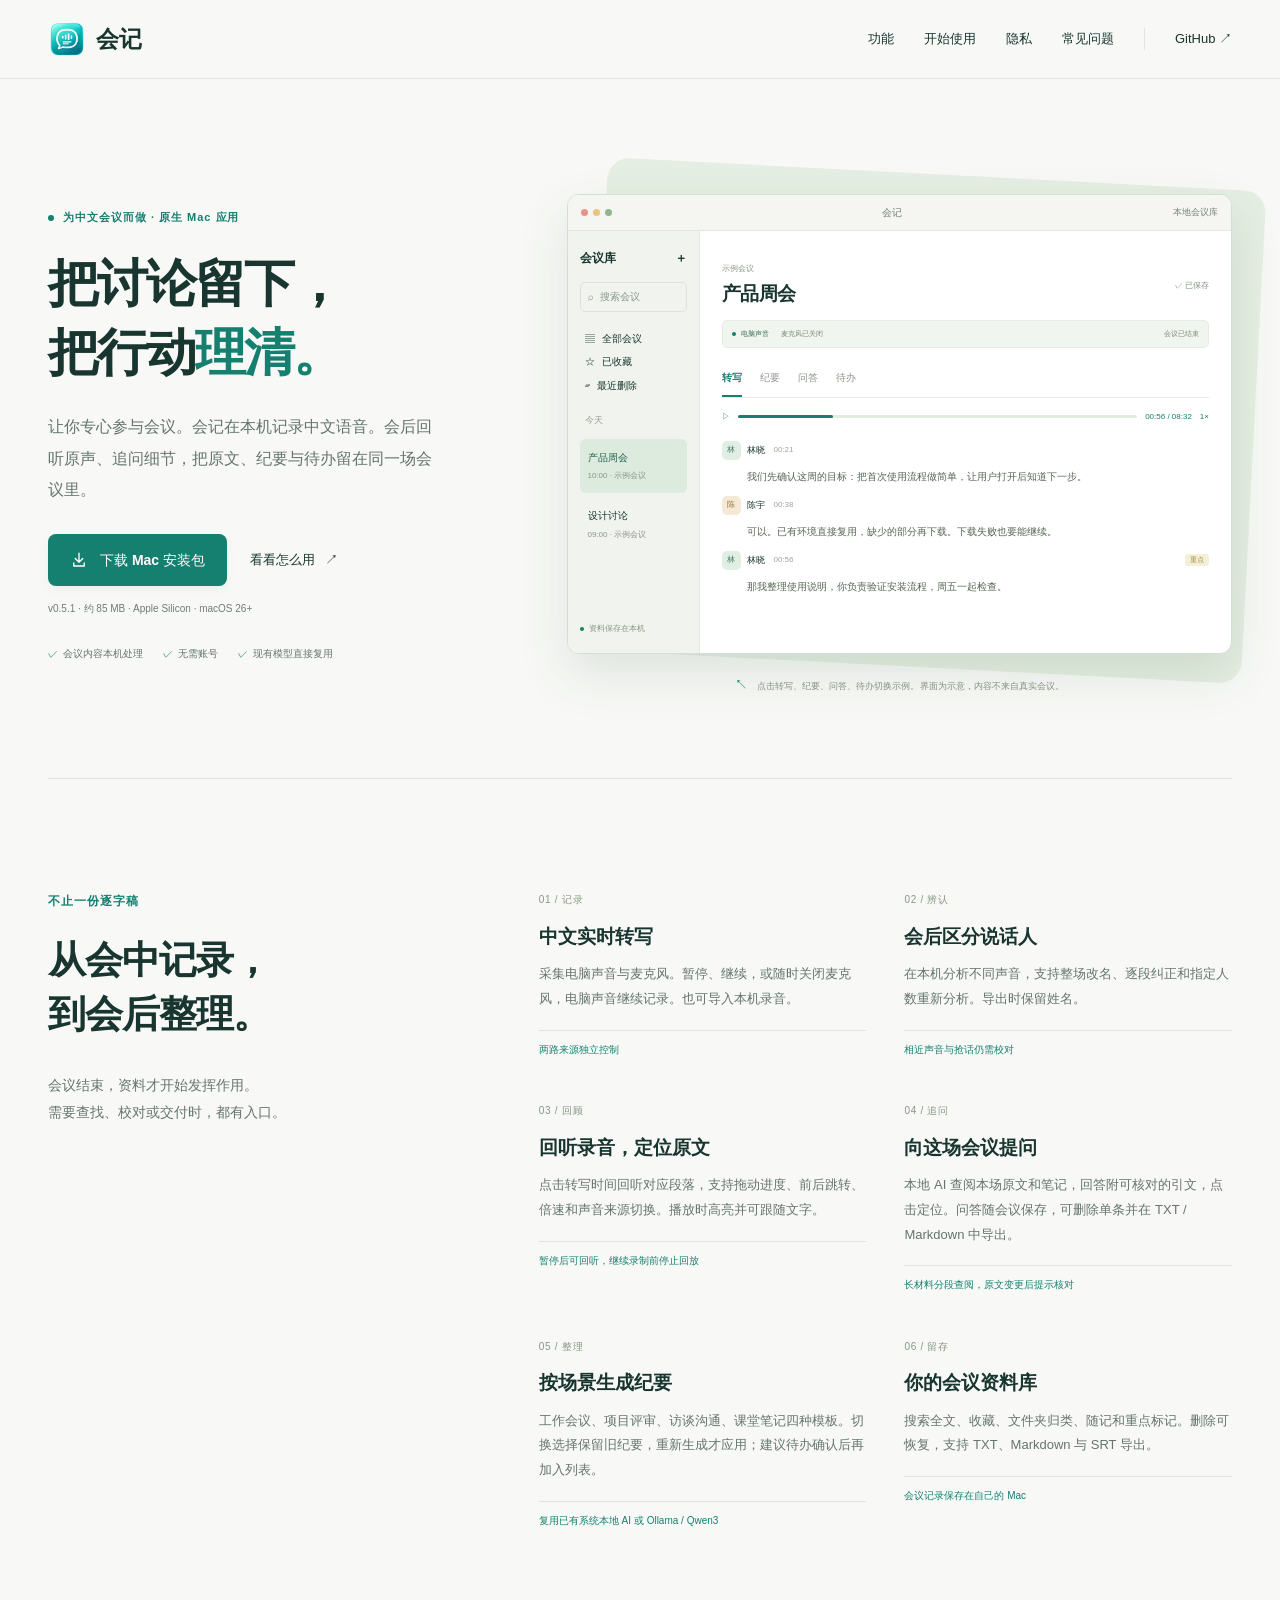
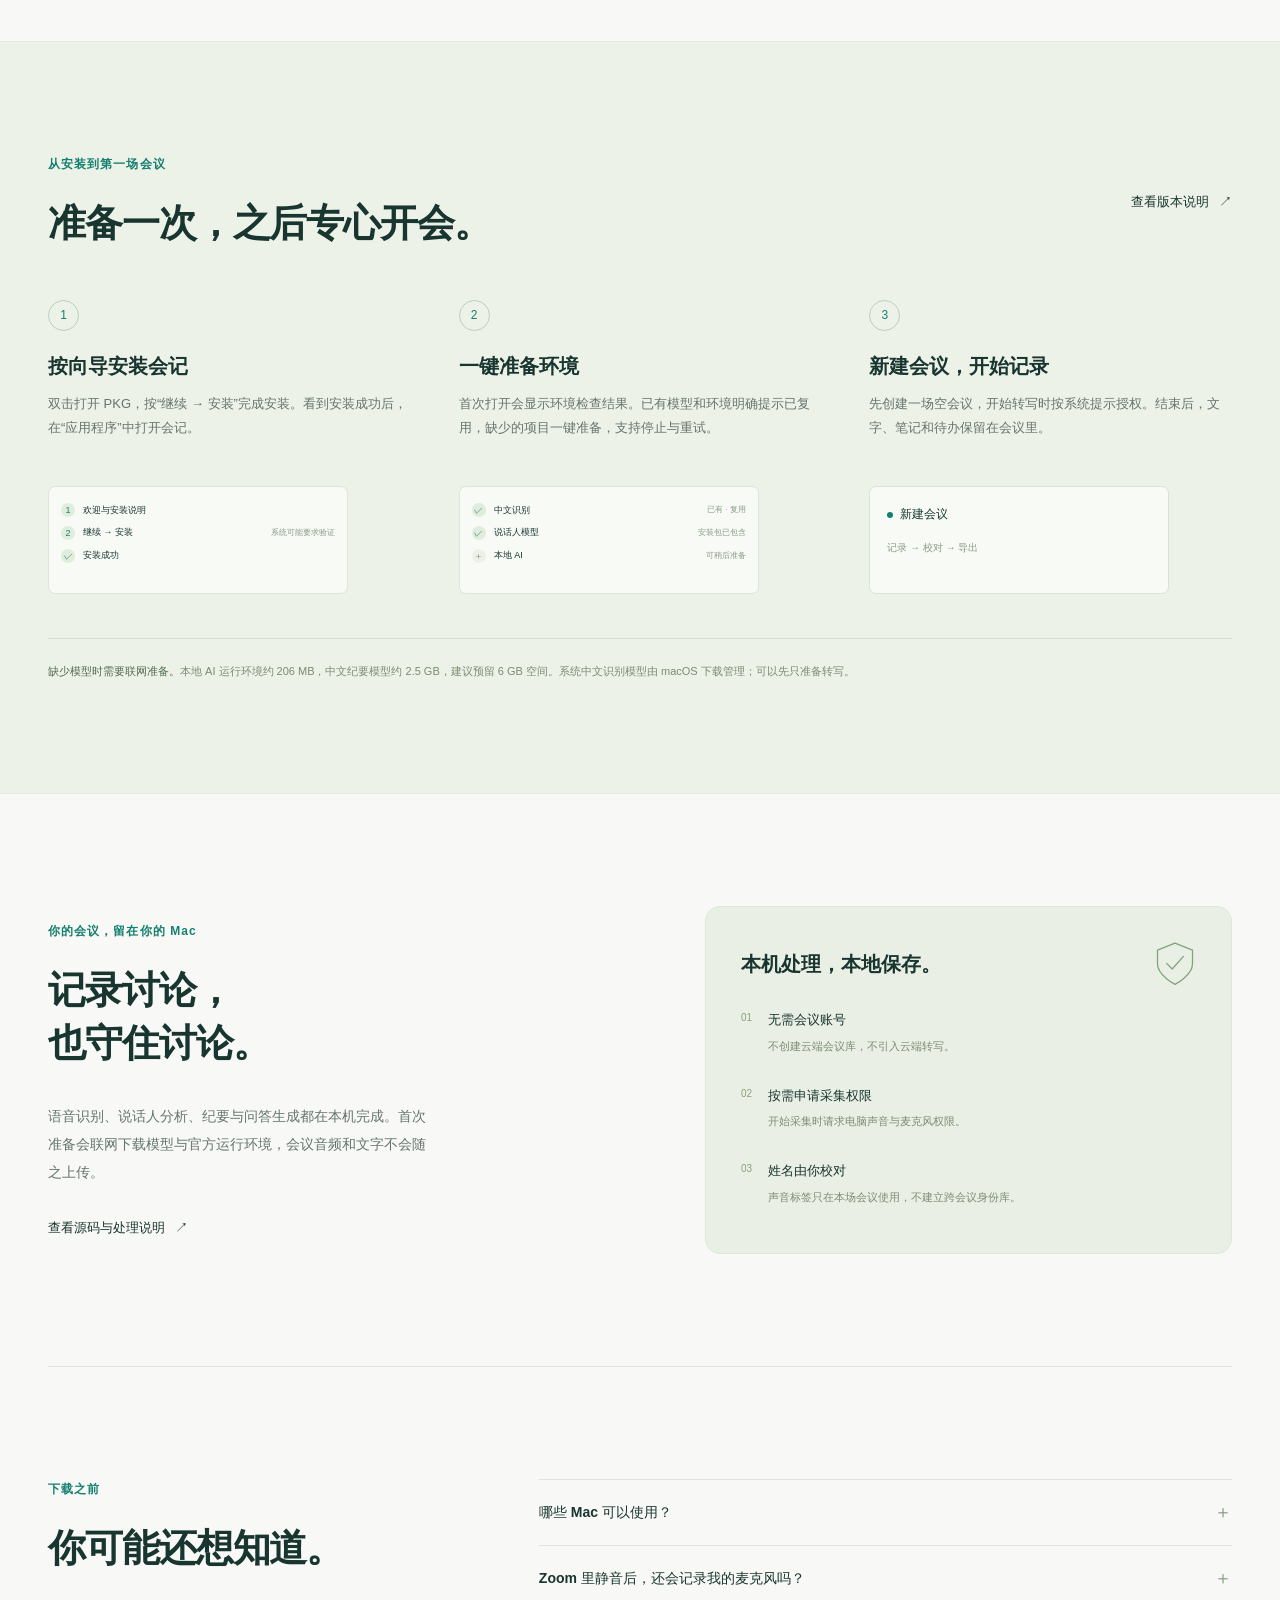
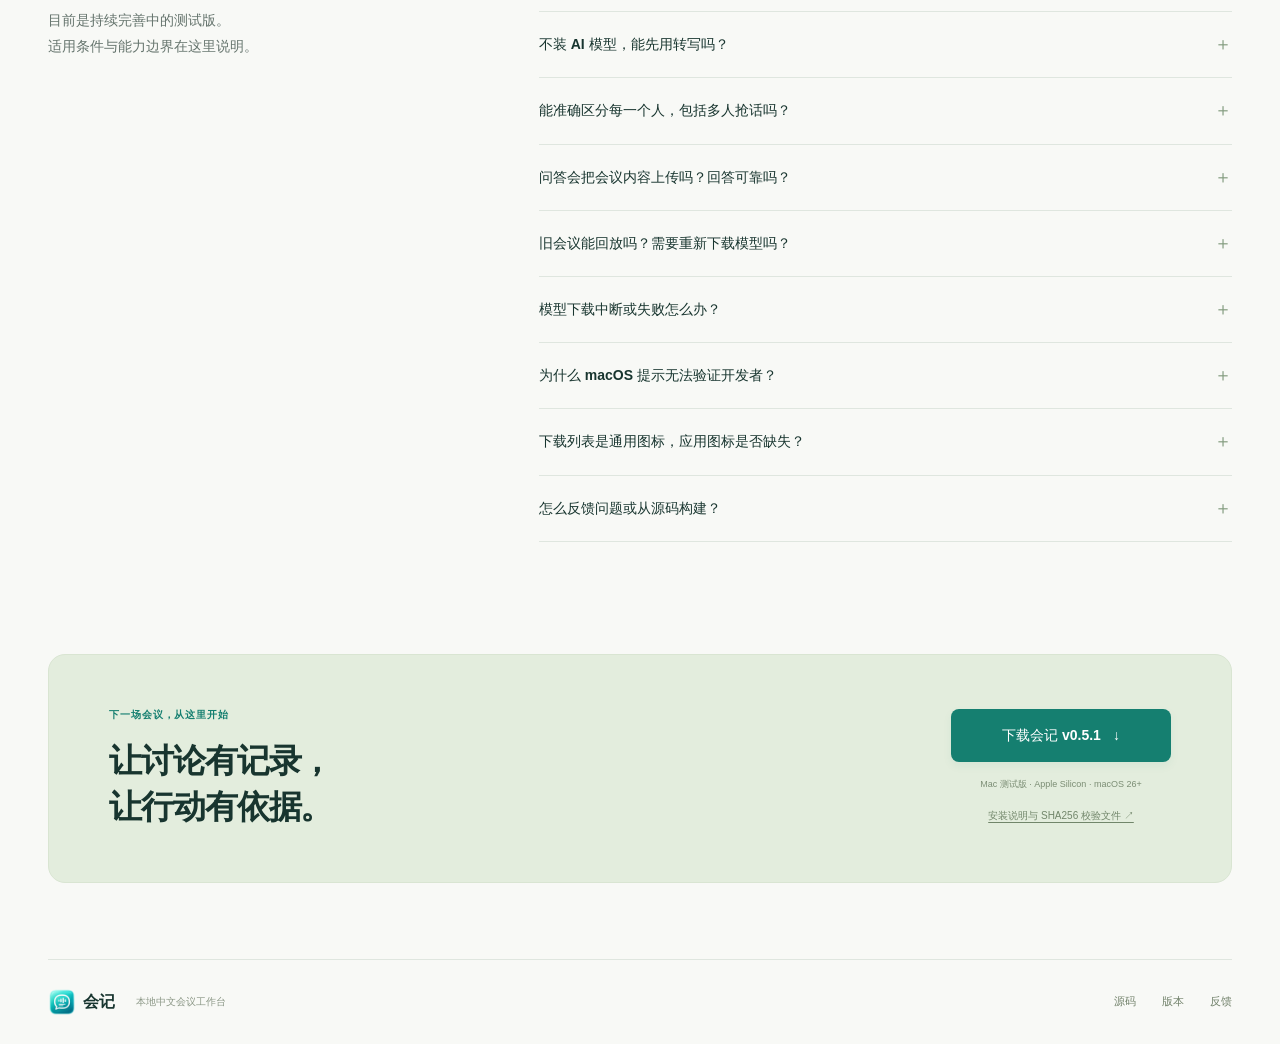
==== commit 76d4c1af: "Update website for Huiji 0.5.1 PKG installer" ====
--- a/docs/index.html
+++ b/docs/index.html
@@ -34,10 +34,10 @@
         <h1 id="hero-title">把讨论留下，<br>把行动<span>理清。</span></h1>
         <p class="hero-lead">让你专心参与会议。会记在本机记录中文语音。会后回听原声、追问细节，把原文、纪要与待办留在同一场会议里。</p>
         <div class="hero-actions">
-          <a class="button primary" href="https://github.com/Aronlele/huiji/releases/download/v0.5.0/Huiji-0.5.0-macOS-arm64.dmg"><svg viewBox="0 0 24 24" aria-hidden="true"><path d="M12 3v12m-5-5 5 5 5-5M5 16v4h14v-4"/></svg>下载 Mac 测试版</a>
+          <a class="button primary" href="https://github.com/Aronlele/huiji/releases/download/v0.5.1/Huiji-0.5.1-macOS-arm64.pkg"><svg viewBox="0 0 24 24" aria-hidden="true"><path d="M12 3v12m-5-5 5 5 5-5M5 16v4h14v-4"/></svg>下载 Mac 安装包</a>
           <a class="text-link" href="#preview">看看怎么用 <span aria-hidden="true">↗</span></a>
         </div>
-        <p class="download-meta">v0.5.0 · 约 84 MB · Apple Silicon · macOS 26+</p>
+        <p class="download-meta">v0.5.1 · 约 85 MB · Apple Silicon · macOS 26+</p>
         <ul class="hero-facts" aria-label="产品特点"><li>会议内容本机处理</li><li>无需账号</li><li>现有模型直接复用</li></ul>
       </div>
       <div class="preview-wrap" id="preview">
@@ -100,13 +100,13 @@
 
     <section class="start-section section" id="start" aria-labelledby="start-title">
       <div class="container">
-        <div class="section-heading"><div><p class="eyebrow">从安装到第一场会议</p><h2 id="start-title">准备一次，之后专心开会。</h2></div><a class="text-link" href="https://github.com/Aronlele/huiji/releases/tag/v0.5.0">查看版本说明 <span aria-hidden="true">↗</span></a></div>
+        <div class="section-heading"><div><p class="eyebrow">从安装到第一场会议</p><h2 id="start-title">准备一次，之后专心开会。</h2></div><a class="text-link" href="https://github.com/Aronlele/huiji/releases/tag/v0.5.1">查看版本说明 <span aria-hidden="true">↗</span></a></div>
         <ol class="steps">
-          <li><span class="step-number">1</span><h3>安装会记</h3><p>下载并打开 DMG，将“会记.app”拖入 Applications，然后打开应用。</p><div class="install-visual" aria-label="将会记拖到应用程序"><img src="icon.png" width="54" height="54" alt="会记图标"><span aria-hidden="true">→</span><svg viewBox="0 0 64 52" aria-hidden="true"><path d="M4 11h22l6 7h28v30H4z"/><path d="m25 37 7-14 7 14m-17-5h20"/></svg><span>Applications</span></div></li>
-          <li><span class="step-number">2</span><h3>一键准备环境</h3><p>首次打开会自动检查。已有模型和环境直接复用，缺少的项目按需下载，支持停止与重试。</p><div class="setup-visual"><span><i class="check-mark">✓</i> 中文识别 <small>已有 · 复用</small></span><span><i class="check-mark">✓</i> 说话人模型 <small>安装包已包含</small></span><span><i class="optional-mark">＋</i> 本地 AI <small>可稍后准备</small></span></div></li>
+          <li><span class="step-number">1</span><h3>按向导安装会记</h3><p>双击打开 PKG，按“继续 → 安装”完成安装。看到安装成功后，在“应用程序”中打开会记。</p><div class="setup-visual" aria-label="安装向导：继续、安装、安装成功"><span><i class="check-mark">1</i> 欢迎与安装说明</span><span><i class="check-mark">2</i> 继续 → 安装 <small>系统可能要求验证</small></span><span><i class="check-mark">✓</i> 安装成功</span></div></li>
+          <li><span class="step-number">2</span><h3>一键准备环境</h3><p>首次打开会显示环境检查结果。已有模型和环境明确提示已复用，缺少的项目一键准备，支持停止与重试。</p><div class="setup-visual"><span><i class="check-mark">✓</i> 中文识别 <small>已有 · 复用</small></span><span><i class="check-mark">✓</i> 说话人模型 <small>安装包已包含</small></span><span><i class="optional-mark">＋</i> 本地 AI <small>可稍后准备</small></span></div></li>
           <li><span class="step-number">3</span><h3>新建会议，开始记录</h3><p>先创建一场空会议，开始转写时按系统提示授权。结束后，文字、笔记和待办保留在会议里。</p><div class="meeting-visual"><span class="status-dot"></span><b>新建会议</b><span>记录 → 校对 → 导出</span></div></li>
         </ol>
-        <div class="setup-footnote"><b>首次需要联网准备模型。</b>本地 AI 运行环境约 206 MB，中文纪要模型约 2.5 GB，建议预留 6 GB 空间。系统中文识别模型由 macOS 下载管理；可以先只准备转写。</div>
+        <div class="setup-footnote"><b>缺少模型时需要联网准备。</b>本地 AI 运行环境约 206 MB，中文纪要模型约 2.5 GB，建议预留 6 GB 空间。系统中文识别模型由 macOS 下载管理；可以先只准备转写。</div>
       </div>
     </section>
 
@@ -123,15 +123,15 @@
         <details><summary>不装 AI 模型，能先用转写吗？</summary><p>可以。在环境准备向导中取消“同时准备自动纪要与待办”，先准备中文识别。以后从“模型与环境”补齐即可。AI 不可用时，已有转写、笔记与会议记录仍可使用。</p></details>
         <details><summary>能准确区分每一个人，包括多人抢话吗？</summary><p>当前提供会后本地说话人分离，支持改名与手动纠正。相近声线、极短接话、噪声和多人重叠仍可能误分；尚不能把同时讲话的每个人都完整转写出来，也不会自动获取 Zoom 参会人的真实姓名。纪要、问答和待办同样需要核对原文。</p></details>
         <details><summary>问答会把会议内容上传吗？回答可靠吗？</summary><p>问答复用这台 Mac 上的本地 AI，只查阅本场转写与笔记，不上传会议内容。引用会逐字核对原文；没有可核验依据时明确提示。AI 仍可能误解或遗漏，引用校验不能保证推理正确，请核对原文。原文或笔记变更后，已保存回答会提示重新核对。</p></details>
-        <details><summary>旧会议能回放吗？需要重新下载模型吗？</summary><p>有本地录音的会议可回放，旧版只有文本的记录无法补回声音，但仍能查看和提问。0.5.0 新功能复用已有模型与环境，无需下载新的模型。</p></details>
-        <details><summary>模型下载中断或失败怎么办？</summary><p>在“模型与环境”中重新检查并重试。已完成的组件保留，Ollama 模型支持续传；运行环境压缩包中断后会重新下载。已有环境复用与实际安装已验证，当前网络下从空缓存完整下载纪要模型的流程尚未验证完成。</p></details>
+        <details><summary>旧会议能回放吗？需要重新下载模型吗？</summary><p>有本地录音的会议可回放，旧版只有文本的记录无法补回声音，但仍能查看和提问。0.5.1 继续复用已有模型与环境；更新安装方式无需重新下载模型。</p></details>
+        <details><summary>模型下载中断或失败怎么办？</summary><p>在“模型与环境”中重新检查并重试。已完成的组件保留，Ollama 模型支持续传；运行环境压缩包中断后会重新下载。已有环境复用与本地 AI 运行环境安装已验证；新安装向导已验证到安装确认页，完整的新 Mac 安装体验仍需进一步验证。</p></details>
         <details><summary>为什么 macOS 提示无法验证开发者？</summary><p>目前测试版尚未完成 Apple Developer ID 签名与 Apple 公证。请确认安装包来自本项目 Release，并按发布说明核对校验值，再参考 <a href="https://support.apple.com/zh-cn/102445">Apple 官方打开说明</a>。无需关闭系统安全保护。</p></details>
-        <details><summary>下载列表是通用图标，应用图标是否缺失？</summary><p>下载列表显示的 DMG 文件图标不代表应用图标。安装包内“会记.app”包含会记图标。打开 DMG 并拖入 Applications 安装即可。</p></details>
+        <details><summary>下载列表是通用图标，应用图标是否缺失？</summary><p>下载列表中的 PKG 安装器图标不代表应用图标。“会记.app”包含会记图标；双击 PKG 按向导安装后即可在“应用程序”看到。</p></details>
         <details><summary>怎么反馈问题或从源码构建？</summary><p>可在 <a href="https://github.com/Aronlele/huiji/issues">GitHub Issues</a> 反馈，并说明系统版本、应用版本与复现步骤。请勿在公开问题中贴会议原文、录音或个人信息。构建方法与第三方组件说明见 <a href="https://github.com/Aronlele/huiji#从源码构建">项目 README</a>。当前项目尚未指定源码许可证。</p></details>
       </div>
     </section>
 
-    <section class="download-section container" aria-labelledby="download-title"><div><p class="eyebrow">下一场会议，从这里开始</p><h2 id="download-title">让讨论有记录，<br>让行动有依据。</h2></div><div class="download-cta"><a class="button primary" href="https://github.com/Aronlele/huiji/releases/download/v0.5.0/Huiji-0.5.0-macOS-arm64.dmg">下载会记 v0.5.0 <span aria-hidden="true">↓</span></a><p>Mac 测试版 · Apple Silicon · macOS 26+</p><a href="https://github.com/Aronlele/huiji/releases/tag/v0.5.0">安装说明与 SHA256 校验文件 ↗</a></div></section>
+    <section class="download-section container" aria-labelledby="download-title"><div><p class="eyebrow">下一场会议，从这里开始</p><h2 id="download-title">让讨论有记录，<br>让行动有依据。</h2></div><div class="download-cta"><a class="button primary" href="https://github.com/Aronlele/huiji/releases/download/v0.5.1/Huiji-0.5.1-macOS-arm64.pkg">下载会记 v0.5.1 <span aria-hidden="true">↓</span></a><p>Mac 测试版 · Apple Silicon · macOS 26+</p><a href="https://github.com/Aronlele/huiji/releases/tag/v0.5.1">安装说明与 SHA256 校验文件 ↗</a></div></section>
   </main>
   <footer class="container site-footer"><a class="brand" href="#"><img src="icon.png" alt="" width="28" height="28"><span>会记</span></a><p>本地中文会议工作台</p><div><a href="https://github.com/Aronlele/huiji">源码</a><a href="https://github.com/Aronlele/huiji/releases">版本</a><a href="https://github.com/Aronlele/huiji/issues">反馈</a></div></footer>
 </body>
